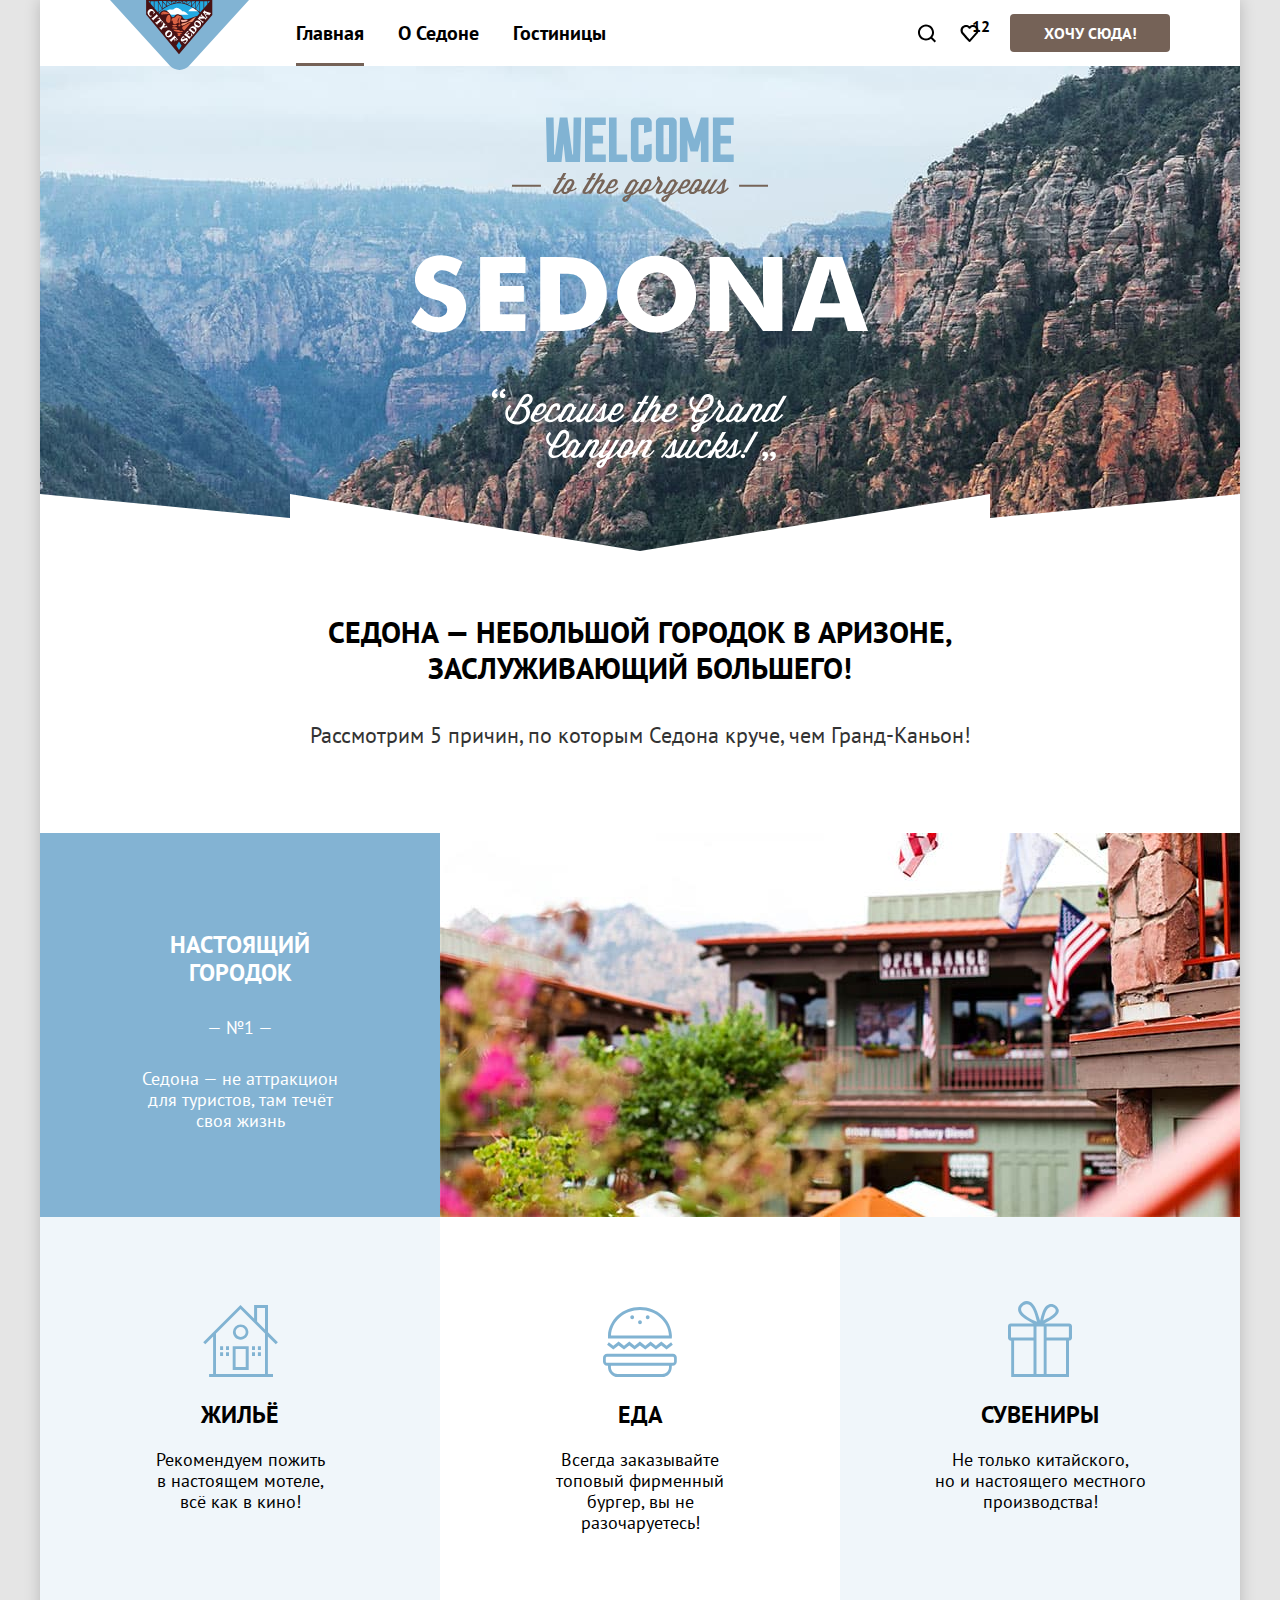
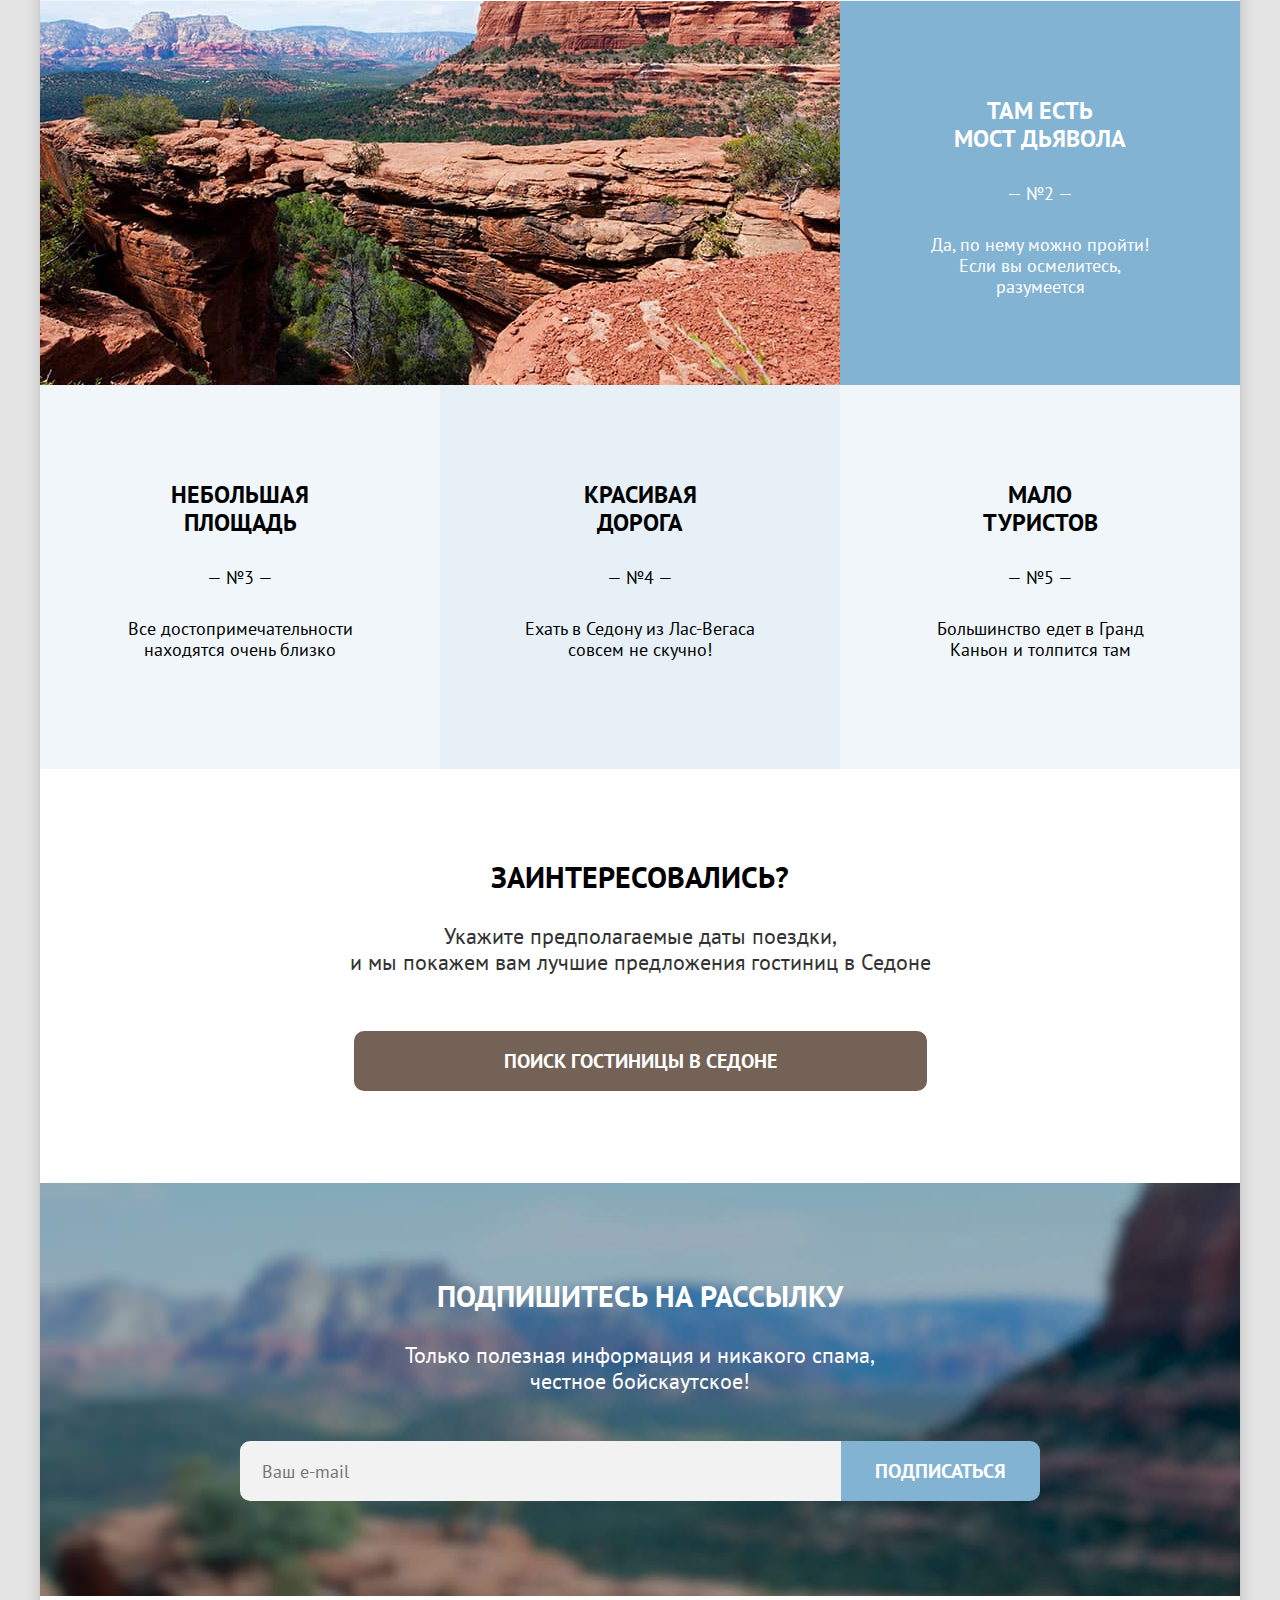
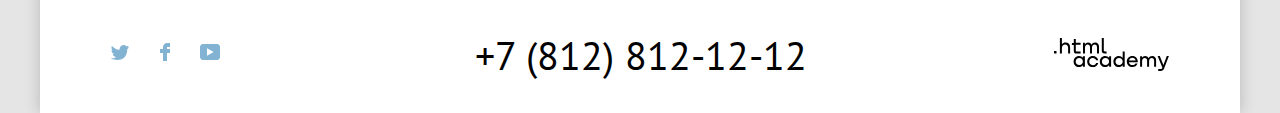
==== Site_Sedona/index.html @ 9dc6c13c "Корректировка верстки и стилей, удаление ненужных элементов и изображений" ====
<!DOCTYPE html>
<html lang="ru">

<head>
  <meta charset="utf-8">
  <meta name="viewport" content="width=device-width, initial-scale=1">
  <title>Project Sedona - Index</title>
  <meta name="description" content="Учебный проект Sedona. Выполняется пользователем GitHub Ankmaster">
  <link rel="stylesheet" href="/Site_Sedona/styles/styles.css">
</head>

<body>
  <header class="page-header">
    <a class="site-logo" href="index.html">
      <img class="logo" src="/Site_Sedona/img/logo.svg" width="139" height="70" alt="Логотип сайта Sedona">
    </a>
    <nav class="navigation">
      <ul class="navigation-list navigation-main">
        <li class="navigation-item">
          <a class="navigation-link navigation-link-current">
            Главная
          </a>
        </li>
        <li class="navigation-item">
          <a class="navigation-link" href="about.html"> О Седоне </a>
        </li>
        <li class="navigation-item">
          <a class="navigation-link" href="catalog.html"> Гостиницы </a>
        </li>
      </ul>
    </nav>
    <ul class="navigation-list navigation-user">
      <li class="navigation-item">
        <a class="navigation-link" href="#">
          <svg class="navigation-icon" aria-hidden="true" focusable="false" xmlns="http://www.w3.org/2000/svg"
            width="20" height="19" fill="none" viewBox="0 0 20 19">
            <path fill-rule="evenodd"
              d="M19.0257 17.05L15.3152 13.35C16.318 12.05 17.02 10.35 17.02 8.44995C17.02 4.04995 13.4098 0.449951 8.99732 0.449951C4.58483 0.449951 0.974609 4.14995 0.974609 8.54995C0.974609 12.95 4.58483 16.55 8.99732 16.55C10.8024 16.55 12.5072 15.95 13.9112 14.85L17.6217 18.55L19.0257 17.05ZM8.99732 14.55C5.68795 14.55 2.98029 11.85 2.98029 8.54995C2.98029 5.24995 5.68795 2.54995 8.99732 2.54995C12.3067 2.54995 15.0143 5.24995 15.0143 8.54995C15.0143 11.85 12.3067 14.55 8.99732 14.55Z" />
          </svg>
          <span class="visually-hidden">Поиск</span>
        </a>
      </li>
      <li class="navigation-item">
        <a class="navigation-link" href="#">
          <svg class="navigation-icon" aria-hidden="true" focusable="false" xmlns="http://www.w3.org/2000/svg"
            width="19" height="17" fill="none" viewBox="0 0 19 17">
            <path fill-rule="evenodd"
              d="M9.44382 17C9.14296 17 8.84211 16.9 8.64155 16.6C3.22622 10.5 1.92253 9.1 1.62168 8.7C0.91969 7.8 0.518555 6.6 0.518555 5.4C0.518555 2.4 2.92537 0 6.03416 0C7.33785 0 8.54126 0.5 9.5441 1.3C10.5469 0.5 11.8506 0 13.054 0C16.0625 0 18.5696 2.4 18.5696 5.4C18.5696 6.7 18.0682 7.9 17.266 8.8L10.2461 16.7C10.0455 16.9 9.84495 17 9.44382 17ZM3.42679 7.5C3.72764 7.9 6.93672 11.5 9.5441 14.4L15.7617 7.4C16.2631 6.9 16.4637 6.2 16.4637 5.4C16.4637 3.6 14.9594 2.1 13.1543 2.1C12.1515 2.1 11.1486 2.6 10.4467 3.4C10.1458 3.7 9.84495 3.8 9.5441 3.8C9.24325 3.8 8.9424 3.6 8.74183 3.4C8.03984 2.6 7.037 2.1 6.03416 2.1C4.22906 2.1 2.7248 3.6 2.7248 5.4C2.62452 6.3 3.02565 7 3.42679 7.5C3.3265 7.5 3.3265 7.5 3.42679 7.5Z" />
          </svg>
          <span class="visually-hidden">Избранное</span>
          <span class="favorite-counter">12</span>
        </a>
      </li>
      <li class="navigation-item">
        <a class="navigation-button button" href="#">Хочу сюда!</a>
      </li>
    </ul>
  </header>
  <main class="main-page-index main-conteiner">
    <header class="main-page-info">
      <div class="welcome">
        <h1 class="visually-hidden">Городок Седона</h1>
        <img class="welcome-picture" src="/Site_Sedona/img/welcome.svg" width="458" height="352"
          alt="Добро пожаловать в городок Седона">
      </div>
      <div class="welcome-info">
        <p class="welcome-title">
          Седона &mdash; небольшой городок в Аризоне, заслуживающий большего!
        </p>
        <p class="welcome-description">
          Рассмотрим 5 причин, по которым Седона круче, чем Гранд-Каньон!
        </p>
      </div>
    </header>
    <section class="advantages">
      <h2 class="visually-hidden">Преимущества</h2>

      <ol class="advantages-list">
        <li class="advantages-item">
          <h3 class="advantages-title">Настоящий городок</h3>
          <p class="advantages-number">&mdash; №1 &mdash;</p>
          <p class="advantages-description">
            Седона &mdash; не аттракцион для туристов, там течёт своя жизнь
          </p>
        </li>
        <li class="advantages-item">
          <img class="city-picture" src="/Site_Sedona/img/photo-1.jpg" width="800" height="384" alt="Фото городка">
        </li>
        <li class="advantages-item">
          <h3 class="advantages-title">Жильё</h3>
          <p class="advantages-description">
            Рекомендуем пожить в настоящем мотеле, всё как в кино!
          </p>
        </li>
        <li class="advantages-item">
          <h3 class="advantages-title">Еда</h3>
          <p class="advantages-description">
            Всегда заказывайте <br> топовый фирменный бургер, вы не разочаруетесь!
          </p>
        </li>
        <li class="advantages-item">
          <h3 class="advantages-title">Сувениры</h3>
          <p class="advantages-description">
            Не только китайского,<br> но и настоящего местного производства!
          </p>
        </li>
        <li class="advantages-item">
          <img class="city-picture" src="/Site_Sedona/img/photo-2.jpg" width="800" height="384" alt="Фото городка">
        </li>
        <li class="advantages-item">
          <h3 class="advantages-title">Там есть<br> мост дьявола</h3>
          <p class="advantages-number">&mdash; №2 &mdash;</p>
          <p class="advantages-description">
            Да, по нему можно пройти! Если вы осмелитесь, разумеется
          </p>
        </li>
        <li class="advantages-item">
          <h3 class="advantages-title">Небольшая площадь</h3>
          <p class="advantages-number">&mdash; №3 &mdash;</p>
          <p class="advantages-description">
            Все достопримечательности находятся очень близко
          </p>
        </li>
        <li class="advantages-item">
          <h3 class="advantages-title">Красивая<br> дорога</h3>
          <p class="advantages-number">&mdash; №4 &mdash;</p>
          <p class="advantages-description">
            Ехать в Седону из Лас-Вегаса совсем не скучно!
          </p>
        </li>
        <li class="advantages-item">
          <h3 class="advantages-title">Мало<br> туристов</h3>
          <p class="advantages-number">&mdash; №5 &mdash;</p>
          <p class="advantages-description">
            Большинство едет в Гранд Каньон и толпится там
          </p>
        </li>
      </ol>
    </section>
    <section class="search">
      <h3 class="visually-hidden">Поиск гостиницы</h3>
      <p class="search-title"> Заинтересовались? </p>
      <p class="search-description">
        Укажите предполагаемые даты поездки,<br>и мы покажем вам лучшие предложения гостиниц в Седоне
      </p>
      <a class="button search-button" href="#">
        Поиск гостиницы в Седоне
      </a>
    </section>
    <section class="subscribe-index">
      <div class="subscribe">
        <h3 class="subscribe-title">Подпишитесь на рассылку</h3>
        <p class="subscribe-description">
          Только полезная информация и никакого спама,<br> честное бойскаутское!
        </p>
        <form class="subscribe-form">
          <label class="visually-hidden" for="email-form">E-mail</label>
          <input class="email-form" id="email-form" type="email" placeholder="Ваш e-mail" required>
          <button class="button email-button button-blue" type="submit" value="subscribe">
            Подписаться
          </button>
        </form>
      </div>
    </section>
  </main>
  <footer class="page-footer">
    <ul class="social-icons-list">
      <li class="social-icons-item">
        <a class="social-link" href="https://twitter.com/htmlacademy_ru" title="Twitter" target="_blank" rel="noopener">
          <svg class="social-icon" aria-hidden="true" focusable="false" xmlns="http://www.w3.org/2000/svg" width="18"
            height="15" fill="none" viewBox="0 0 18 15">
            <path fill-rule="evenodd"
              d="M11.6 0.200056C13.4 -0.299944 14.8 0.500056 15.4 1.40006C16.1 1.20006 16.8 0.900056 17.5 0.700056C17.5 1.60006 16.9 2.20006 16.6 2.50006C17.3 2.60006 18 1.90006 18 1.90006C17.8 2.90006 16.9 3.70006 16.3 3.90006C16.1 10.7001 13 15.1001 5.7 15.0001C5.1 15.0001 5.8 15.0001 5.2 15.0001C4.8 15.0001 0.8 14.5001 0 13.1001C2.4 13.3001 4.1 12.7001 5 11.9001C4 11.6001 2.1 11.5001 1.8 9.00006C2.2 9.10006 2.4 9.20006 3.1 9.10006C1.8 8.30006 0.4 7.50006 0.5 5.30006C0.8 5.60006 1.6 5.80006 1.9 5.80006C1.1 5.60006 -0.2 2.50006 0.9 0.900056C2.8 2.80006 4.9 4.50006 8.5 4.70006C8.7 2.30006 9.7 0.800056 11.6 0.200056Z" />
          </svg>
        </a>
      </li>
      <li class="social-icons-item">
        <a class="social-link" href="https://www.facebook.com/htmlacademy" title="Facebook" target="_blank"
          rel="noopener">
          <svg class="social-icon" aria-hidden="true" focusable="false" xmlns="http://www.w3.org/2000/svg" width="10"
            height="18" fill="none" viewBox="0 0 10 18">
            <path fill-rule="evenodd" d="M7 0C4.8 0 3 1.8 3 4V6H0V10H3V18H7V10H10V6H7V4H10V0H7Z" />
          </svg>
        </a>
      </li>
      <li class="social-icons-item">
        <a class="social-link" href="https://www.youtube.com/c/HTMLAcademyRUS" title="Youtube" target="_blank"
          rel="noopener">
          <svg class="social-icon" aria-hidden="true" focusable="false" xmlns="http://www.w3.org/2000/svg" width="20"
            height="16" fill="none" viewBox="0 0 20 16">
            <path fill-rule="evenodd"
              d="M17 0H2.9C1.2 0 0 1.5 0 3.2V12.7C0 14.5 1.2 16 2.9 16H17.2C18.7 16 20.1 14.5 20.1 12.8V3.2C19.9 1.5 18.7 0 17 0ZM7 11.8V4.2L13.7 8L7 11.8Z" />
          </svg>
        </a>
      </li>
    </ul>
    <a class="contact-phone" href="tel:88128121212"> +7 (812) 812-12-12 </a>
    <a class="academy-link" href="https://htmlacademy.ru/" title="Разработано в HTML Academy" target="_blank"
      rel="nofollow noopener">
      <svg class="html-logo" aria-hidden="true" focusable="false" xmlns="http://www.w3.org/2000/svg" width="115"
        height="33" fill="none" viewBox="0 0 115 33">
        <path fill-rule="evenodd"
          d="M0 12.9V15.5H2.5V12.9H0ZM11.6 4.5C10 4.5 8.8 5.2 8 6.2H7.9V0H5.9V15.5H7.9V10.2C7.9 8.1 9.2 6.6 11.2 6.6 13 6.6 14.1 8 14.1 9.8V15.5H16.1V9.4C16.2 6.4 14.3 4.5 11.6 4.5ZM26.6 4.8H21.8V1.1H19.8V4.9H17.9V6.9H19.8V12.9C19.8 14.6 20.8 15.6 22.5 15.6H26.6V13.6H22.9C22.2 13.6 21.8 13.2 21.8 12.5V6.8H26.6V4.8ZM41.1 4.6C39.5 4.6 38.2 5.4 37.6 6.7H37.5C36.9 5.5 35.7 4.6 34.1 4.6 32.7 4.6 31.6 5.4 31 6.4H30.9V4.8H29V15.4H31V10C31 8 32 6.5 33.6 6.5 35.1 6.5 36 7.5 36 9.1V15.4H38V9.8C38 7.4 39.4 6.5 40.6 6.5 42.1 6.5 43 7.5 43 9.1V15.4H45V8.9C45.1 6.4 43.6 4.6 41.1 4.6ZM47.8 12.7C47.8 14.4 48.8 15.4 50.6 15.4H52.6V13.4H50.9C50.2 13.4 49.8 13 49.8 12.3V0H47.8V12.7ZM28.9 19.7C28 18.6 26.7 17.9 25 17.9 21.9 17.9 19.6 20.2 19.6 23.5 19.6 26.8 21.9 29.1 25 29.1 26.8 29.1 28 28.3 28.8 27.2H28.9V28.8H30.9V18.2H28.9V19.7ZM25.3 27.1C23.1 27.1 21.7 25.5 21.7 23.5 21.7 21.5 23.1 19.9 25.3 19.9 27.5 19.9 28.9 21.5 28.9 23.5 28.9 25.4 27.5 27.1 25.3 27.1ZM44.2 22C43.7 19.6 41.6 17.9 38.8 17.9 35.4 17.9 33.2 20.4 33.2 23.5 33.2 26.6 35.4 29.1 38.8 29.1 41.6 29.1 43.7 27.3 44.2 24.9H42.1C41.7 26.2 40.4 27.2 38.8 27.2 36.6 27.2 35.2 25.6 35.2 23.6 35.2 21.6 36.6 20 38.8 20 40.4 20 41.6 21 42.1 22.2H44.2V22ZM55.1 19.7C54.2 18.6 52.9 17.9 51.2 17.9 48.1 17.9 45.8 20.2 45.8 23.5 45.8 26.8 48.1 29.1 51.2 29.1 53 29.1 54.2 28.3 55 27.2H55.1V28.8H57.1V18.2H55.1V19.7ZM51.5 27.1C49.3 27.1 47.9 25.5 47.9 23.5 47.9 21.5 49.3 19.9 51.5 19.9 53.7 19.9 55.1 21.5 55.1 23.5 55.1 25.4 53.6 27.1 51.5 27.1ZM68.7 19.8C67.8 18.7 66.5 17.9 64.8 17.9 61.7 17.9 59.4 20.2 59.4 23.5 59.4 26.8 61.6 29.1 64.8 29.1 66.5 29.1 67.8 28.3 68.6 27.3H68.7V28.8H70.7V13.4H68.7V19.8ZM65.1 27.1C62.9 27.1 61.5 25.5 61.5 23.5 61.5 21.5 62.9 19.9 65.1 19.9 67.3 19.9 68.7 21.5 68.7 23.5 68.6 25.5 67.2 27.1 65.1 27.1ZM78.3 17.9C75 17.9 72.8 20.4 72.8 23.5 72.8 26.5 74.9 29.1 78.3 29.1 80.8 29.1 82.8 27.8 83.5 25.5H81.4C80.9 26.5 79.8 27.1 78.4 27.1 76.5 27.1 75.1 25.8 75 24.2H83.8C84 20.6 81.8 17.9 78.3 17.9ZM78.3 19.8C80 19.8 81.3 20.8 81.6 22.4H75.1C75.4 20.9 76.6 19.8 78.3 19.8ZM98.2 17.9C96.6 17.9 95.3 18.7 94.6 19.9H94.5C93.9 18.7 92.7 17.9 91.1 17.9 89.7 17.9 88.6 18.6 88 19.7V18.2H86.1V28.8H88.1V23.4C88.1 21.4 89.1 20 90.7 19.9 92.2 19.9 93.1 20.9 93.1 22.5V28.8H95.1V23.2C95.1 20.8 96.5 19.9 97.7 19.9 99.2 19.9 100.1 20.9 100.1 22.5V28.8H102.1V22.3C102.2 19.7 100.7 17.9 98.2 17.9ZM109.4 27 105.8 18.1H103.6L108.4 29.7C108.1 30.6 107.7 30.9 106.7 30.9H104.2V32.9H106.7C108.5 32.9 109.5 32.1 110.2 30.3L114.9 18.1H112.8L109.4 27Z" />
      </svg>
    </a>
  </footer>
</body>

</html>
---- Site_Sedona/styles/styles.css ----
@font-face {
  font-family: "PT Sans";
  src: local("PT Sans"),
       url("/Site_Sedona/fonts/ptsans-400.woff2") format("woff2");
  font-weight: 400;
  font-style: normal;
  font-display: swap;
}

@font-face {
  font-family: "PT Sans";
  src: local("PT Sans Bold"),
       url("/Site_Sedona/fonts/ptsans-700.woff2") format("woff2");
  font-weight: 700;
  font-style: normal;
  font-display: swap;
}

.visually-hidden {
  position: absolute;
  width: 0;
  height: 0;
  margin: 0;
  padding: 0;
  border: 0;
  clip: rect(0 0 0 0);
  overflow: hidden;
}

html {
  background-color: #E5E5E5;
  height: 100%;
}

body {
  font-family: "PT Sans", sans-serif;
  background-color: #ffffff;
  color: #000000;
  margin: 0 auto;
  padding: 0;
  width: 1200px;
  display: flex;
  flex-direction: column;
  min-height: 100%;
  box-shadow: 0 0 15px rgba(0, 0, 0, 0.2);
}

.main-conteiner {
  flex-grow: 1;
  margin-bottom: 30px;
}

a {
  color: inherit;
}

.page-header {
  display: grid;
  grid-template-columns: min-content auto 322px;
  width: 1060px;
  margin: 0;
  padding: 0 70px;
}

.site-logo {
  z-index: 1;
  margin-right: 47px;
}

.logo {
  display: block;
  margin-bottom: -10px;
}

.navigation-list {
  list-style-type: none;
  display: flex;
  flex-wrap: wrap;
  align-items: center;
  font-weight: 700;
}

.navigation-main {
  font-size: 20px;
  line-height: 26px;
  margin: 0;
  padding: 0;
}

.navigation-user {
  font-size: 16px;
  line-height: 20px;
  color: #ffffff;
  margin: 0;
  padding: 0;
  justify-self: end;
}

.navigation-main .navigation-link {
  display: block;
  padding: 20px 0;
  margin-right: 34px;
  text-decoration: none;
}

.navigation-link[href]:hover {
  color: #756257;
}

.navigation-link[href]:focus {
  outline-offset: -1px;
}

.navigation-link:active {
  color: rgba(117, 98, 87, 0.3);
}

.navigation-user .navigation-link {
  position: relative;
  display: block;
  width: 42px;
  padding: 20px 0;
  color: #000000;
}

.favorite-counter {
  position: absolute;
  top: 3px;
  right: 0;
}

.navigation-link-current {
  position: relative;
}

.navigation-link-current::after {
  content: "";
  display: block;
  position: absolute;
  bottom: 0;
  left: 0;
  right: 0;
  border-bottom: 3px solid #756257;
}

.navigation-icon {
  position: absolute;
  top: 0;
  right: 0;
  bottom: 0;
  left: 0;
  margin: auto;
  fill: #000000;
}

.navigation-link:hover .navigation-icon {
  fill: #756257;
}

.navigation-link:active .navigation-icon {
  fill: rgba(117, 98, 87, 0.3);
}

.navigation-button {
  width: 160px;
  margin-left: 20px;
  background-color: #756257;
}

.button {
  display: inline-block;
  color: #ffffff;
  font-family: inherit;
  text-transform: uppercase;
  text-align: center;
  padding: 9px 15px;
  text-decoration: none;
  border: none;
  cursor: pointer;
  border-radius: 4px;
  box-sizing: border-box;
}

.navigation-button:hover {
  background-color: #615048;
}

.navigation-button:focus {
  background-color: #615048;
  outline: 3px solid #83B3D3;
  outline-offset: -2px;
}

.navigation-button:active {
  background-color: #615048;
  color: rgba(255, 255, 255, 0.3);
}

.main-page-index {
  text-align: center;
}

.main-page-info {
  margin-bottom: 80px;
}

.welcome {
  background-image: url(/Site_Sedona/img/background-welcome.jpg);
  background-size: 1200px 100%;
  background-repeat: no-repeat;
  background-color: #83B3D3;
  padding: 51px 0 82px 0;
  margin-bottom: 63px;
  position: relative;
}

.welcome::after {
  content: "";
  position: absolute;
  display: block;
  background-image: url(/Site_Sedona/img/welcome-decor.svg);
  background-repeat: no-repeat;
  background-size: cover;
  top: 428px;
  right: 0;
  bottom: 0;
  left: 0;
}

.welcome-picture {
  display: block;
  margin: 0 auto;
}

.welcome-info {
  width: 720px;
  margin: 0 auto;
}

.welcome-title {
  font-weight: 700;
  font-size: 30px;
  line-height: 36px;
  text-transform: uppercase;
  margin: 0;
  margin-bottom: 31px;
}

.welcome-description {
  font-weight: 400;
  font-size: 22px;
  line-height: 36px;
  color: #333333;
  margin: 0;
}

.advantages {
  display: flex;
  flex-direction: column;
  padding: 0;
  margin-bottom: 90px;
}

.advantages-title {
  font-weight: 700;
  font-size: 24px;
  line-height: 28px;
  text-transform: uppercase;
  margin: 0;
  margin-bottom: 20px;
}

.advantages-list {
  display: grid;
  grid-template-columns: repeat(3,400px);
  grid-template-rows: repeat(4, 384px);
  grid-template-areas: 
  "first second second"
  "third fourth fifth"
  "sixth sixth seventh"
  "eighth ninth tenth";
  font-weight: 400;
  font-size: 18px;
  line-height: 21px;
  list-style-type: none;
  margin: 0;
  padding: 0;
}

.advantages-item:nth-of-type(1) {
  grid-area: first;
  padding: 98px 95px 0 95px;
  color: #ffffff;
  background-color: #83B3D3;
}

.advantages-item:nth-of-type(2) {
  grid-area: second;
  background-color: #83B3D3;
}

.advantages-item:nth-of-type(3) {
  grid-area: third;
  padding: 184px 110px 0 110px;
  background-color: rgba(131, 179, 211, 0.12);
  position: relative;
}

.advantages-item:nth-of-type(3)::before {
  content: url(/Site_Sedona/img/icon-1.svg);
  display: block;
  position: absolute;
  left: 163px;
  top: 88px;
}

.advantages-item:nth-of-type(4) {
  grid-area: fourth;
  padding: 184px 85px 0 85px;
  position: relative;
}

.advantages-item:nth-of-type(4)::before {
  content: url(/Site_Sedona/img/icon-2.svg);
  display: block;
  position: absolute;
  left: 163px;
  top: 90px;
}

.advantages-item:nth-of-type(5) {
  grid-area: fifth;
  padding: 184px 75px 0 75px;
  background-color: rgba(131, 179, 211, 0.12);
  position: relative;
}

.advantages-item:nth-of-type(5)::before {
  content: url(/Site_Sedona/img/icon-3.svg);
  display: block;
  position: absolute;
  left: 168px;
  top: 84px;
}

.advantages-item:nth-of-type(6) {
  grid-area: sixth;
}

.advantages-item:nth-of-type(7) {
  grid-area: seventh;
  padding: 96px 90px 0 90px;
  color: #ffffff;
  background-color: #83B3D3;
}

.advantages-item:nth-of-type(8) {
  grid-area: eighth;
  padding: 96px 85px 0 85px;
  background-color: rgba(131, 179, 211, 0.12);
}

.advantages-item:nth-of-type(9) {
  grid-area: ninth;
  padding: 96px 85px 0 85px;
  background-color: rgba(131, 179, 211, 0.2);
}

.advantages-item:nth-of-type(10) {
  grid-area: tenth;
  padding: 96px 90px 0 90px;
  background-color: rgba(131, 179, 211, 0.12);
}

.first-advantage-list {
  list-style-type: none;
  margin: 0;
  padding: 0;
}

.advantages-description {
  margin: 0;
  padding: 0;
}

.advantages-number {
  color: inherit;
  margin: 30px 0 30px 0;
}

.city-picture {
  display: block;
  margin: 0;
  width: 800px;
  height: 384px;
  object-fit: cover;
}

.advantage-icon {
  display: block;
  margin: 0 auto;
}

.search {
  width: 720px;
  margin: 0 auto;
  padding: 0;
  margin-bottom: 92px;
}

.search-title {
  font-weight: 700;
  font-size: 30px;
  line-height: 36px;
  text-transform: uppercase;
  margin: 0 0 28px 0;
}

.search-description {
  font-weight: 400;
  font-size: 22px;
  line-height: 26px;
  color: #333333;
  margin: 0 0 56px 0;
}

.search-button {
  font-weight: 700;
  font-size: 20px;
  line-height: 36px;
  color: #ffffff;
  margin: 0 auto;
  padding: 12px 150px;
  border-radius: 10px;
  background-color: #756257;
}

.search-button:hover {
  background-color: #615048;
}

.search-button:focus {
  background-color: #615048;
  outline: 3px solid #83B3D3;
  outline-offset: -2px;
}

.search-button:active {
  background-color: #615048;
  color: rgba(255, 255, 255, 0.3);
}

.subscribe {
  width: 800px;
  margin: 0 auto;
  text-align: center;
}

.subscribe-inner {
  padding: 75px 0 141px 0;
}

.subscribe-index {
  background-image: url(/Site_Sedona/img/background-subscribe.jpg);
  background-repeat: no-repeat;
  background-size: cover;
  background-color: #83B3D3;
  padding: 95px 0;
}

.subscribe-title {
  font-weight: 700;
  font-size: 30px;
  line-height: 36px;
  color: #ffffff;
  text-transform: uppercase;
  margin: 0 0 28px 0;
}

.subscribe-description {
  font-weight: 400;
  font-size: 22px;
  line-height: 26px;
  color: #ffffff;
  margin: 0 0 47px 0;
}

.subscribe-form {
  display: flex;
}

.email-form {
  font-family: inherit;
  font-weight: 400;
  font-size: 18px;
  line-height: 26px;
  width: 600px;
  height: 58px;
  border-radius: 10px 0 0 10px;
  background-color: #F2F2F2;
  border: none;
  padding-left: 22px;
}

.email-form:hover {
  background-color: #E6E6E6;
}

.email-form:focus {
  background-color: #E6E6E6;
  outline: 3px solid #83B3D3;
}

.email-form:focus:invalid {
  background-color: #ffffff;
  outline: 2px solid #ff5757;
  outline-offset: -2px;
}

.email-button {
  font-weight: 700;
  font-size: 20px;
  line-height: 26px;
  color: #ffffff;
  border-radius: 0 10px 10px 0;
  padding: 17px 23px;
  width: 205px;
  text-align: center;
  flex-grow: 2;
  background-color: #83B3D3;
}

.email-button:hover {
  background-color: #68a2ca;
}

.email-button:focus {
  background-color: #68a2ca;
  outline: 3px solid #756257;
}

.email-button:active {
  background-color: #68a2ca;
  color: rgba(255, 255, 255, 0.3);
}

.page-footer {
  display: grid;
  grid-template-columns: 270px max-content 115px;
  margin: 0;
  padding: 0 70px;
  margin-bottom: 30px;
  gap: 95px;
  align-items: center;
}

.social-icons-list {
  list-style-type: none;
  margin: 0;
  padding: 0;
  display: flex;
  flex-wrap: wrap;
}

.social-icons-item {
  margin-bottom: 10px;
  margin-top: 5px;
}

.social-icons-item:not(:nth-of-type(6n)) {
  margin-right: 25px;
}

.social-icon {
  position: absolute;
  top: 0;
  right: 0;
  bottom: 0;
  left: 0;
  margin: auto;
  fill: #83B3D3;
}

.social-link {
  position: relative;
  display: block;
  min-width: 20px;
  min-height: 20px;
  border-radius: 1px;
}

.social-link:hover .social-icon {
  fill: #68a2ca;
}

.social-link:focus .social-icon {
  fill: #68a2ca;
}

.social-link:focus {
  outline-color: #83B3D3;
  outline-offset: 7px;
}

.social-link:active .social-icon {
  fill: #68a2ca;
}

.social-link:active {
  outline: none;
  opacity: 0.3;
}

.contact-phone {
  display: block;
  font-weight: 400;
  font-size: 40px;
  line-height: 40px;
  text-decoration: none;
  padding: 0;
  border-radius: 1px;
}

.contact-phone:hover {
  color: #756257;
}

.contact-phone:focus {
  outline-color: #83B3D3;
  outline-offset: 10px;
  color: #756257;
}

.contact-phone:active {
  opacity: 0.3;
  outline: none;
  color: #756257;
}

.academy-link {
  position: relative;
  display: block;
  width: 115px;
  height: 33px;
  margin-left: 140px;
  padding: 12px;
  border-radius: 1px;
}

.html-logo {
  position: absolute;
  top: 0;
  right: 0;
  bottom: 0;
  left: 0;
  margin: auto;
  fill: #000000;
}

.academy-link:hover .html-logo {
  fill: #756257;
}

.academy-link:focus {
  outline-color: #83B3D3;
  outline-offset: 5px;
}

.academy-link:focus .html-logo {
  fill: #756257;
}

.academy-link:active {
  outline: none;
  opacity: 0.3;
}

.academy-link:active .html-logo {
  fill: #756257;
}

.inner-header {
  color: #ffffff;
  background-image: url(/Site_Sedona/img/catalog-background.jpg);
  background-repeat: no-repeat;
  background-size: cover;
  background-color: #83B3D3;
  padding: 35px 70px 72px 70px;
  display: flex;
  flex-direction: column;
  margin-bottom: 40px;
}

.inner-title {
  font-weight: 700;
  font-size: 60px;
  line-height: 78px;
  margin: 0;
}

.breadcrumbs {
  position: relative;
  list-style-type: none;
  margin: -7px 0 45px 3px;
  padding: 0;
  display: flex;
}

.breadcrumbs-item:not(:last-of-type) {
  margin-right: 26px;
  align-self: center;
}

.breadcrumbs-item:last-of-type::before {
  content: "";
  width: 10px;
  height: 10px;
  background-image: url("/Site_Sedona/img/bread.svg");
  background-repeat: no-repeat;
  position: absolute;
  top: 7px;
  left: 24px;
}

.breadcrumbs-link {
  text-decoration: none;
  position: relative;
  display: block;
  font-weight: 400;
  font-size: 16px;
  line-height: 21px;
  min-width: 12px;
  min-height: 12px;
}

.breadcrumbs-link[href]:hover {
  opacity: 0.6;
}

.breadcrumbs-link[href]:focus {
  outline-color: #83B3D3;
  outline-offset: 5px;
}

.breadcrumbs-icon {
  position: absolute;
  top: 0;
  right: 0;
  bottom: 0;
  left: 0;
  margin: auto;
  fill: #ffffff;
}

.catalog-filters {
  color: #ffffff;
  display: grid;
  grid-template-columns: min-content min-content auto min-content;
  margin: 0;
  gap: 50px;
}

.catalog-filter-title {
  font-weight: 700;
  font-size: 20px;
  line-height: 26px;
  margin-bottom: 30px;
}

.control-label {
  font-weight: 400;
  font-size: 18px;
  line-height: 23px;
  margin-left: 15px;
}

.submit-button {
  font-weight: 700;
  font-size: 16px;
  line-height: 21px;
  margin-bottom: 10px;
  padding: 15px 17px;
  background-color: #83B3D3;
}

.submit-button:hover {
  background-color: #68a2ca;
}

.submit-button:focus {
  background-color: #68a2ca;
  outline-color: #ffffff;
}

.submit-button:active {
  outline: none;
  background-color: #68a2ca;
  color: rgba(255, 255, 255, 0.3);
}

.clear-button {
  font-weight: 400;
  font-size: 18px;
  line-height: 23px;
  background-color: initial;
  color: #ffffff;
  align-self: center;
  text-transform: none;
}

.clear-button:hover {
  color: rgba(255, 255, 255, 0.6);
}

.clear-button:focus {
  outline-color: #68a2ca;
  outline-offset: -5px;
}

.clear-button:active {
  color: rgba(255, 255, 255, 0.3);
  outline: none;
}

.catalog-filters-list {
  font-weight: 400;
  font-size: 18px;
  line-height: 23px;
  list-style-type: none;
  margin: 0;
  padding: 0;
  display: flex;
  flex-direction: column;
}

.catalog-filters-item:not(:last-of-type) {
  margin-bottom: 13px;
}

.catalog-filters-infrastructure {
  width: 167px;
  padding: 0;
  margin: 0;
  border: none;
}

.catalog-filters-house-type {
  width: 145px;
  padding: 0;
  margin: 0;
  border: none;
}

.catalog-filters-label {
  font-weight: 400;
  font-size: 18px;
  line-height: 23px;
}

.control {
  cursor: pointer;
}

.catalog-filters-price {
  width: 290px;
  padding: 0;
  margin: 0;
  margin-right: 30px;
  border: none;
  justify-self: end;
}

.catalog-filters-input {
  width: 110px;
}

.filters-buttons {
  width: 160px;
  padding-top: 60px;
  display: flex;
  flex-direction: column;
}

.catalog-header {
  display: grid;
  grid-template-columns: max-content auto max-content;
  margin: 0;
  margin-bottom: 45px;
  align-items: center;
}

.catalog-search {
  font-weight: 700;
  font-size: 30px;
  line-height: 39px;
  text-transform: uppercase;
  margin: 0;
}

.catalog-sorting-type {
  font-family: inherit;
  display: block;
  font-weight: 400;
  font-size: 18px;
  line-height: 23px;
  margin-right: 81px;
  justify-self: end;
  width: 287px;
  height: 48px;
  padding: 10px 13px;
  border-radius: 5px;
  align-items: flex-start;
  cursor: pointer;
}

.catalog-sorting-type:hover {
  border-color: #83B3D3;
}

.catalog-sorting-type:focus {
  outline: none;
  border-color: #83B3D3;
}

.catalog-sorting-type:active {
  border-color: #E6E6E6;
  color: #E6E6E6;
}

.catalog-sorting-view {
  list-style-type: none;
  margin: 0;
  margin-right: 2px;
  padding: 0;
  display: flex;
  flex-wrap: wrap;
  max-width: 215px;
}

.catalog-view-item:not(:nth-of-type(3n)) {
  margin-right: 8px;
}

.catalog-view-item {
  margin-bottom: 8px;
}

.catalog-view-button {
  position: relative;
  display: block;
  width: 44px;
  height: 44px;
  border: 2px solid #E5E5E5;
  border-radius: 4px;
  margin-top: 4px;
  background-repeat: no-repeat;
  background-position: 50% 50%;
}

.view-cards {
  background-image: url(/Site_Sedona/img/mode-cards.svg);
}

.view-slides {
  background-image: url(/Site_Sedona/img/mode-slides.svg);
}

.view-list {
  background-image: url(/Site_Sedona/img/mode-list.svg);
}

.view-item-selected .catalog-view-button {
  border-color: #000000;
}

.catalog-view-button[href]:hover {
  border-color: #83B3D3;
}

.catalog-view-button[href]:focus {
  outline: none;
  border-color: #83B3D3;
}

.catalog-view-button:active {
  outline: none;
  border-color: #000000;
}

.view-icon {
  position: absolute;
  top: 0;
  right: 0;
  bottom: 0;
  left: 0;
  margin: auto;
  fill: #000000;
}

.catalog-items {
  margin: 0;
  padding: 0 70px;
}

.product-list {
  margin: 0;
  margin-bottom: 63px;
  padding: 0;
  list-style-type: none;
  display: grid;
  grid-template-columns: repeat(3, 1fr);
  gap: 10px 18px;
}

.product-item {
  display: grid;
  width: 300px;
  grid-template-columns: 1fr 26px 140px;
  grid-template-rows: repeat(4, min-content);
  gap: 16px 0;
  padding: 20px;
}

.product-link {
  grid-column: 1 / -1;
  grid-row: 1 / 2;
  text-decoration: none;
  display: flex;
  flex-direction: column;
}

.product-card-head  {
  margin: 0;
  padding: 0;
  order: 2;
}

.product-card-image {
  order: 1;
  margin-bottom: 17px;
}

.product-link:hover .product-card-image {
  opacity: 0.6;
}

.product-link:focus {
  outline: none;
}

.product-link:focus .product-card-image {
  outline: 3px solid #83B3D3;
}

.product-card-image:active {
  outline: none;
  opacity: 0.3;
}

.hotel-class {
  grid-column: 1 / 2;
  grid-row: 2 / 3;
  font-weight: 400;
  font-size: 18px;
  line-height: 23px;
  color: #333333;
}

.hotel-price {
  grid-column: 3 / 4;
  grid-row: 2 / 3;
  font-weight: 400;
  font-size: 18px;
  line-height: 23px;
  color: #333333;

}

.button-more {
  grid-column: 1 / 2;
  grid-row: 3 / 4;
  font-weight: 700;
  font-size: 16px;
  line-height: 21px;
  background-color: #756257;
}

.button-more:hover {
  background-color: #615048;
}

.button-more:focus {
  outline: 3px solid #83B3D3;
  outline-offset: 0;
}

.button-more:active {
  outline: none;
  background-color: #615048;
  color: rgba(255, 255, 255, 0.3);
}

.button-favorites {
  grid-column: 3 / 4;
  grid-row: 3 / 4;
  font-weight: 700;
  font-size: 16px;
  line-height: 21px;
  background-color: #83B3D3;
}

.button-favorites:hover {
  background-color: #68a2ca;
}

.button-favorites:focus {
  background-color: #68a2ca;
  outline: 3px solid #756257;
  outline-offset: 0;
}

.button-favorites:active {
  background-color: #68a2ca;
  color: rgba(255, 255, 255, 0.3);
}

.button-favorites-selected {
  background-color: #7DB54F;
}

.button-favorites-selected:hover {
  background-color: #6c9e42;
}

.button-favorites-selected:focus {
  background-color: #6c9e42;
}

.button-favorites-selected:active {
  background-color: #6c9e42;
  color: rgba(255, 255, 255, 0.3);
}

.hotel-star {
  grid-column: 1 / 2;
  grid-row: 4 / 5;
  width: 24px;
  min-height: 24px;
  margin: 0;
  background-image: url(/Site_Sedona/img/star.svg);
  background-repeat: repeat-x;
  background-position: 0 50%;
  background-size: 24px 17px;
}

.two-stars {
  width: 48px;
}

.three-stars {
  width: 72px;
}

.four-stars {
  width: 96px;
}

.five-stars {
  width: 120px;
}

.hotel-rate {
  display: inline-block;
  font-family: inherit;
  text-transform: uppercase;
  text-align: center;
  padding: 9px 15px;
  text-decoration: none;
  border: none;
  border-radius: 4px;
  box-sizing: border-box;
  grid-column: 2 / 4;
  grid-row: 4 / 5;
  font-weight: 400;
  font-size: 16px;
  line-height: 21px;
  color: #333333;
  justify-self: end;
  padding: 7px 32px;
  background-color: #F2F2F2;
}

.product-card-head {
  font-weight: 700;
  font-size: 24px;
  line-height: 31px;
  color: #000000;
  margin: 0;
}

.product-card-image {
  display: block;
}

.product-list-show-more {
  font-family: inherit;
  display: block;
  font-weight: 700;
  font-size: 20px;
  line-height: 26px;
  padding: 17px 238px;
  margin: 0 auto;
  margin-bottom: 60px;
  background-color: #83B3D3;
}

.product-list-show-more:hover {
  background-color: #68a2ca;
}

.product-list-show-more:focus {
  background-color: #68a2ca;
  outline: 3px solid #756257;
  outline-offset: 0;
}

.product-list-show-more:active {
  background-color: #68a2ca;
  color: rgba(255, 255, 255, 0.3);
}

.pagination-container {
  display: flex;
  align-items: center;
  padding: 0 2px;
}

.pagination-list {
  display: grid;
  grid-template-columns: repeat(6, 55px);
  gap: 8px;
  margin: 0;
  padding: 0;
  list-style-type: none;
}

.pagination-item {
  display: flex;
  width: 55px;
  height: 55px;
  color: #ffffff;
  background-color: #83B3D3;
  border-radius: 4px;
}

.quantity-label {
  font-weight: 400;
  font-size: 18px;
  line-height: 23px;
  margin: 0 50px 0 auto;
}

.pagination-link {
  display: block;
  text-decoration: none;
  font-weight: 700;
  font-size: 20px;
  line-height: 26px;
  padding: 14px 22px;
  box-sizing: border-box;
  border-radius: 4px;
}

.pagination-item:last-child .pagination-link {
  padding: 14px 16px;
}

.pagination-item:nth-child(5) .pagination-link {
  padding: 14px 20px;
}

.pagination-link[href]:hover {
  background-color: #68a2ca;
}

.pagination-link[href]:focus {
  background-color: #68a2ca;
  outline: 3px solid #756257;
  outline-offset: 0;
}

.pagination-link:active {
  background-color: #68a2ca;
  color: rgba(255, 255, 255, 0.3);
}

.pagination-link-current {
  color: #000000;
  background-color: #F2F2F2;
}

.product-card-quantity {
  font-weight: 400;
  font-size: 18px;
  line-height: 23px;
  color: #333333;
  width: 160px;
  height: 45px;
  padding: 12px;
  cursor: pointer;
}

.subscribe-title-different {
  color:#000000;
  margin-bottom: 46px;
}

.subscribe-description-different {
  color: #333333;
  margin: 0 0 45px 0;
}
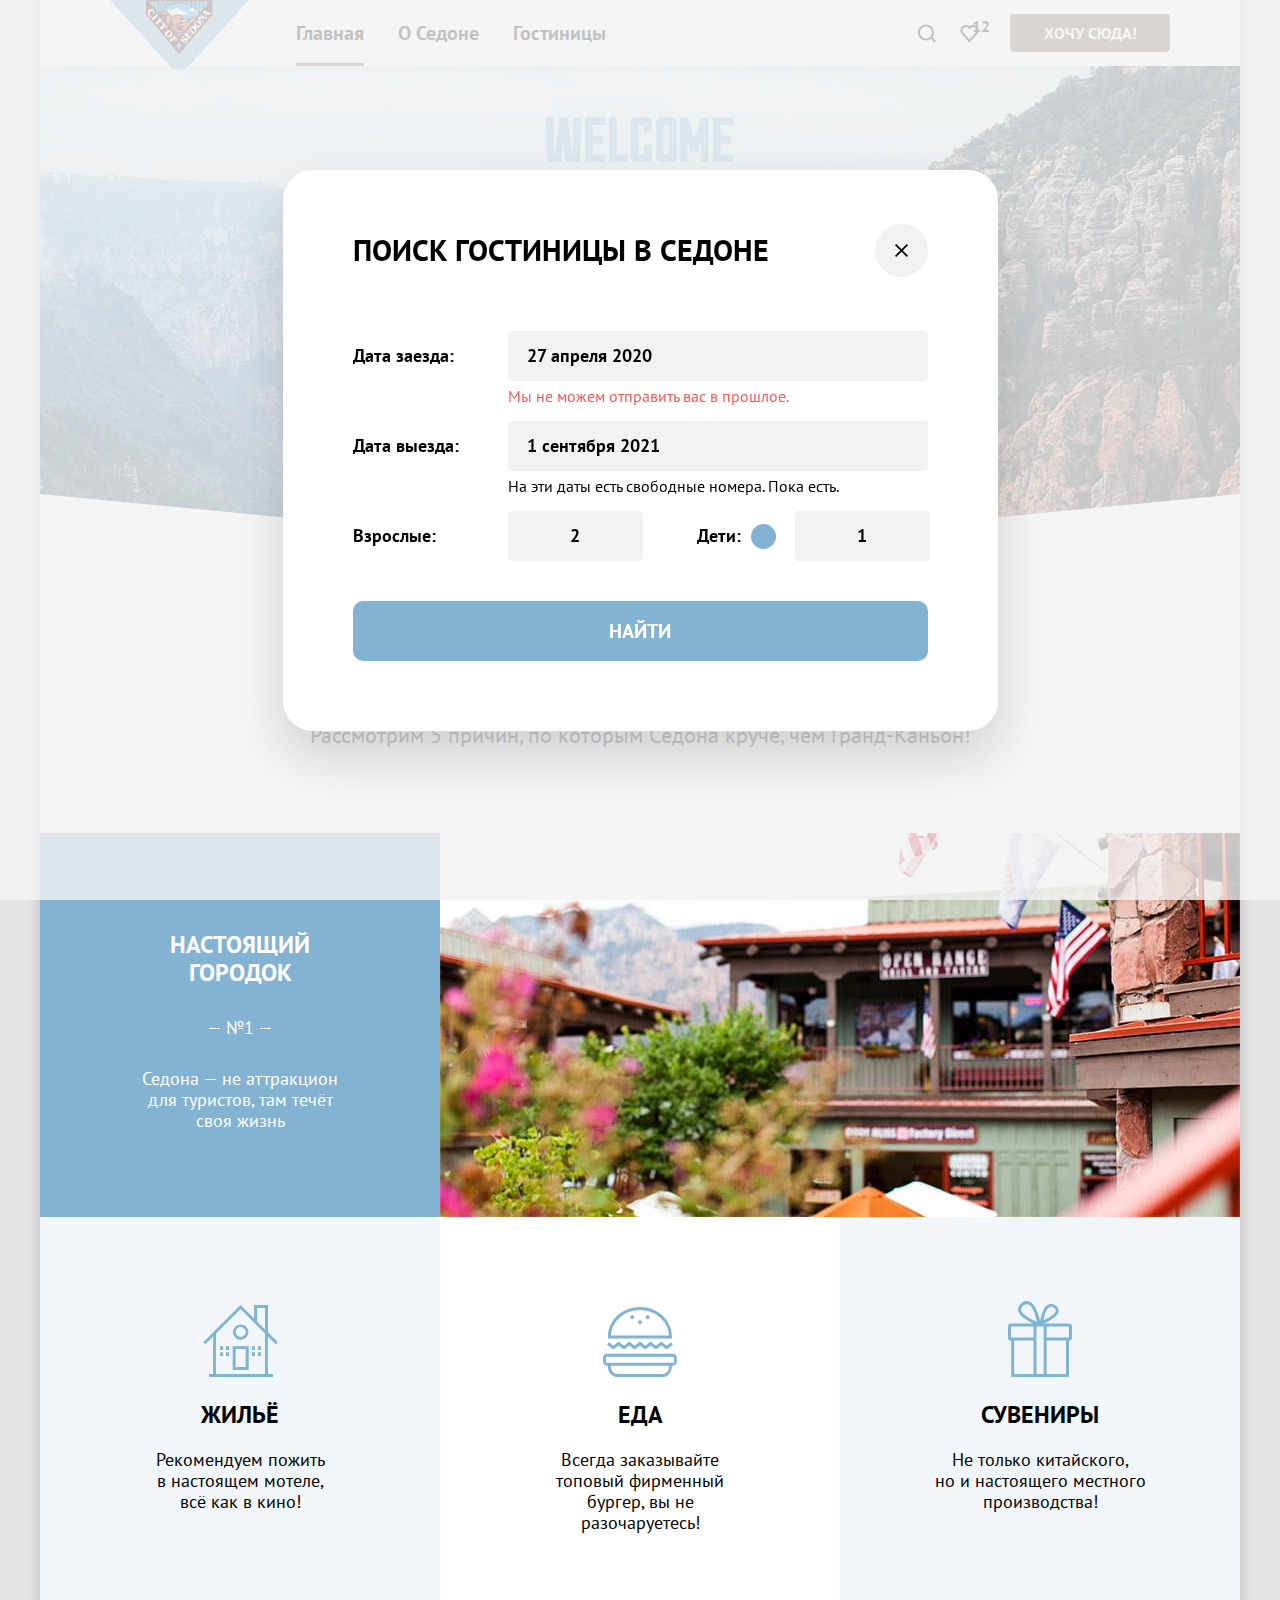
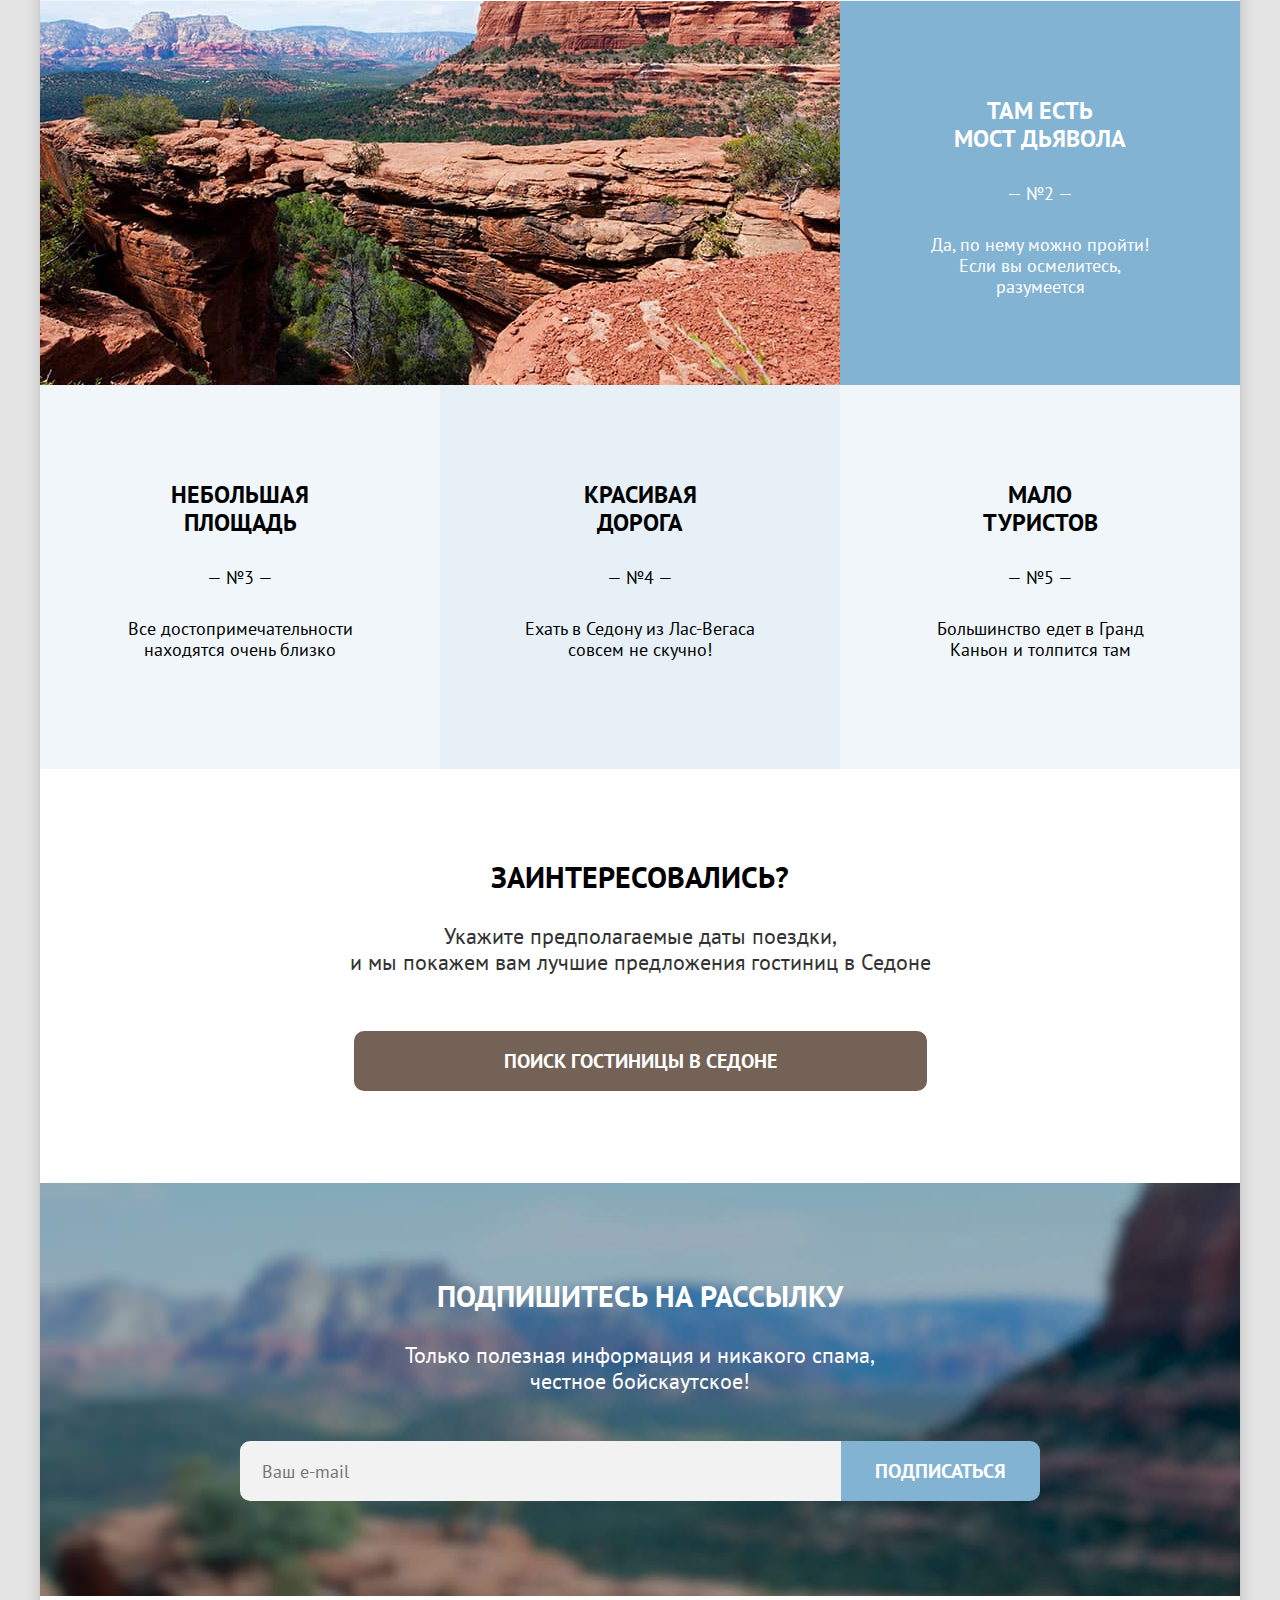
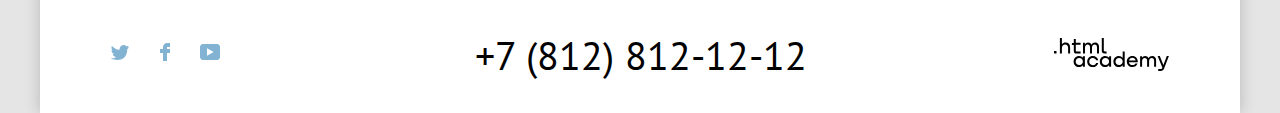
==== commit 9ee08863: "Создание модального окна" ====
--- a/Site_Sedona/index.html
+++ b/Site_Sedona/index.html
@@ -204,6 +204,73 @@
       </svg>
     </a>
   </footer>
+  <section class="modal-container modal-container-closed">
+    <div class="modal-content">
+      <h2 class="modal-title">
+        Поиск гостиницы в Седоне
+      </h2>
+      <button class="modal-button-close" type="button">
+        <span class="visually-hidden">Закрыть</span>
+        <svg class="modal-button-close-icon" xmlns="http://www.w3.org/2000/svg" width="13" height="13" fill="none" viewBox="0 0 13 13">
+          <path fill-rule="evenodd"
+            d="M13 1.2L11.8 0L6.5 5.3L1.2 0L0 1.2L5.3 6.5L0 11.8L1.2 13L6.5 7.7L11.8 13L13 11.8L7.7 6.5L13 1.2Z" />
+        </svg>
+      </button>
+      <form class="modal-search-form">
+        <label class="title-modal-form" for="arrival-date">
+          Дата заезда:
+        </label>
+        <input class="date-input" name="arrival-date" id="arrival-date" type="text" placeholder="Укажите дату" value="27 апреля 2020">
+        <p class="modal-message message-error">
+          Мы не можем отправить вас в прошлое.
+        </p>
+        <label class="title-modal-form" for="departure-date">
+          Дата выезда:
+        </label>
+        <input class="date-input" name="departuere-date" id="departure-date" type="text" placeholder="Укажите дату" value="1 сентября 2021">
+        <p class="modal-message message-approval">
+          На эти даты есть свободные номера. Пока есть.
+        </p>
+        <label class="title-modal-form" for="adults">
+          Взрослые:
+        </label>
+        <div class="number-field">
+          <button class="number-button button-count-less" type="button">
+            <span class="visually-hidden">Уменьшить количество</span>
+          </button>
+          <input class="counter-input" name="adults-counter" id="adults" type="number" placeholder="2" value="2">
+          <button class="number-button button-count-more" type="button">
+            <span class="visually-hidden">Увеличить количество</span>
+          </button>
+        </div>
+        <div class="title-counter-wrapper">
+          <label class="title-modal-form" for="childrens">
+            Дети:
+          </label>
+          <span class="tooltip">
+            <p class="tooltip-text">
+              Укажите количество детей, которые будут с вами, возраст которых от 6 до 18 лет. Дети до 6 лет размещаются бесплатно.
+            </p>
+          </span>
+        </div>
+        <div class="number-field">
+          <button class="number-button button-count-less" type="button">
+            <span class="visually-hidden">Уменьшить количество</span>
+          </button>
+          <input class="counter-input" name="childrens-counter" id="childrens" type="number" placeholder="1" value="1">
+          <button class="number-button button-count-more" type="button">
+            <span class="visually-hidden">Увеличить количество</span>
+          </button>
+        </div>
+        <label class="visually-hidden" for="modal-submit-button">
+          Поиск отелей
+        </label>
+        <button class="modal-submit-button" type="submit" id="modal-submit-button">
+          Найти
+        </button>
+      </form>
+    </div>
+  </section>
 </body>
 
 </html>
--- a/Site_Sedona/styles/styles.css
+++ b/Site_Sedona/styles/styles.css
@@ -598,7 +598,7 @@
 }
 
 .social-link:focus {
-  outline-color: #83B3D3;
+  outline: 3px solid #83B3D3;
   outline-offset: 7px;
 }
 
@@ -626,7 +626,7 @@
 }
 
 .contact-phone:focus {
-  outline-color: #83B3D3;
+  outline: 3px solid #83B3D3;
   outline-offset: 10px;
   color: #756257;
 }
@@ -662,7 +662,7 @@
 }
 
 .academy-link:focus {
-  outline-color: #83B3D3;
+  outline: 3px solid #83B3D3;
   outline-offset: 5px;
 }
 
@@ -677,6 +677,202 @@
 
 .academy-link:active .html-logo {
   fill: #756257;
+}
+
+.modal-container {
+  position: fixed;
+  top: 0;
+  left: 0;
+  bottom: 0;
+  right: 0;
+  display: flex;
+  background-color: rgba(242, 242, 242, 0.8);
+  z-index: 5;
+  place-content: center;
+}
+
+.modal-content {
+  position: relative;
+  background-color: #ffffff;
+  margin: auto;
+  max-width: 715px;
+  border-radius: 30px;
+  padding: 70px;
+  padding-top: 60px;
+  box-shadow: 0px 25px 50px rgba(0, 0, 0, 0.15);
+}
+
+.modal-button-close {
+  position: absolute;
+  top: 54px;
+  right: 70px;
+  width: 53px;
+  height: 53px;
+  background-color: #F2F2F2;
+  border-radius: 50%;
+  border: none;
+  cursor: pointer;
+}
+
+.modal-button-close-icon {
+  position: absolute;
+  left: 20px;
+  top: 20px;
+  fill: #000000;
+}
+
+.modal-title {
+  font-family: inherit;
+  font-weight: 700;
+  font-size: 30px;
+  line-height: 40px;
+  text-transform: uppercase;
+  margin: 0;
+  margin-bottom: 61px;
+  padding: 0;
+}
+
+.modal-search-form {
+  display: grid;
+  grid-template-columns: 155px 133px 154px 133px;
+  margin: 0;
+  padding: 0;
+  font-weight: 700;
+  font-size: 18px;
+  line-height: 40px;
+}
+
+.title-modal-form {
+  cursor: pointer;
+  align-self: center;
+}
+
+.modal-search-date {
+  grid-column: 1 / 2;
+}
+
+.date-input {
+  box-sizing: border-box;
+  grid-column: 2 / -1;
+  width: 100%;
+  padding: 5px 19px;
+  appearance: none;
+  margin: 0;
+  background-color: #F2F2F2;
+  border: none;
+  border-radius: 4px;
+  font: inherit;
+  cursor: pointer;
+}
+
+.modal-message {
+  font-weight: 400;
+  font-size: 16px;
+  grid-column: 2 / -1;
+  margin: -5px 0 5px 0;
+}
+
+.message-error {
+  color: #ff5757;
+}
+
+.number-field {
+  position: relative;
+  display: flex;
+}
+
+.number-button {
+  position: absolute;
+  width: 45px;
+  height: 100%;
+  border: none;
+  padding: 0;
+  background-color: #F2F2F2;
+  cursor: pointer;
+}
+
+.button-count-less {
+  top: 0;
+  left: 0;
+  border-radius: 4px 0 0 4px;
+}
+
+.counter-input {
+  font: inherit;
+  width: 135px;
+  padding: 5px 45px;
+  appearance: none;
+  margin: 0;
+  box-sizing: border-box;
+  background-color: #F2F2F2;
+  border: none;
+  border-radius: 4px;
+  text-align: center;
+  appearance: textfield;
+  cursor: pointer;
+}
+
+.button-count-more {
+  top: 0;
+  right: 0;
+  border-radius: 0 4px 4px 0;
+}
+
+.counter-input::-webkit-outer-spin-button, .counter-input::-webkit-inner-spin-button {
+  appearance: none;
+  margin: 0;
+}
+
+.title-counter-wrapper {
+  display: flex;
+  justify-content: flex-end;
+}
+
+.tooltip {
+  position: relative;
+  width: 25px;
+  height: 25px;
+  align-self: center;
+  background-color: #83B3D3;
+  border-radius: 50%;
+  margin: 2px 19px 0 10px;
+}
+
+.tooltip-text {
+  display: none;
+  position: absolute;
+  top: 40px;
+  left: calc(50% - 128px);
+  font-weight: 400;
+  font-size: 16px;
+  line-height: 20px;
+  width: 256px;
+  box-sizing: border-box;
+  margin: 0;
+  background-color: #333333;
+  color: #ffffff;
+  border-radius: 10px;
+  padding: 21px;
+  box-shadow: 0px 15px 30px rgba(0, 0, 0, 0.3);
+}
+
+.tooltip:hover .tooltip-text {
+  display: block;
+}
+
+.modal-submit-button {
+  grid-column: 1 / -1;
+  margin-top: 40px;
+  font-family: inherit;
+  font-weight: 700;
+  font-size: 20px;
+  line-height: 40px;
+  text-transform: uppercase;
+  padding: 10px;
+  border: none;
+  border-radius: 10px;
+  background-color: #83B3D3;
+  color: #ffffff;
 }
 
 .inner-header {
@@ -757,7 +953,7 @@
   display: grid;
   grid-template-columns: min-content min-content auto min-content;
   margin: 0;
-  gap: 50px;
+  gap: 55px;
 }
 
 .catalog-filter-title {
@@ -767,11 +963,250 @@
   margin-bottom: 30px;
 }
 
-.control-label {
+.catalog-filters-list {
   font-weight: 400;
   font-size: 18px;
   line-height: 23px;
-  margin-left: 15px;
+  list-style-type: none;
+  margin: 0;
+  padding: 0;
+  display: flex;
+  flex-direction: column;
+}
+
+.catalog-filters-item:not(:last-of-type) {
+  margin-bottom: 13px;
+}
+
+.catalog-filters-infrastructure {
+  width: 162px;
+  padding: 0;
+  margin: 0;
+  border: none;
+}
+
+.catalog-filters-house-type {
+  width: 145px;
+  padding: 0;
+  margin: 0;
+  border: none;
+}
+
+.control-label {
+  font-weight: 400;
+  font-size: 18px;
+  line-height: 23px;
+  padding-left: 40px;
+}
+
+.control {
+  cursor: pointer;
+  position: relative;
+  display: block;
+}
+
+.control-label::before {
+  content: "";
+  position: absolute;
+  top: 0;
+  left: 2px;
+  width: 20px;
+  height: 20px;
+  border: none;
+  background-color: #ffffff;
+  border-radius: 4px;
+}
+
+.control-item-check:checked + .control-label::after {
+  content: "";
+  position: absolute;
+  width: 15px;
+  height: 15px;
+  top: 6px;
+  left: 6px;
+  background-image: url(/Site_Sedona/img/mark.svg);
+  background-repeat: no-repeat;
+  background-size: auto;
+}
+
+.control-item-check:hover + .control-label::before {
+  background-color: rgba(255, 255, 255, 0.6);
+}
+
+.control-item-check:focus + .control-label::before {
+  background-color: rgba(255, 255, 255, 0.6);
+  outline: 3px solid #83B3D3
+}
+
+.control-item-check:active + .control-label::before {
+  background-color: rgba(255, 255, 255, 0.3);
+  outline: none;
+}
+
+.control-item-radio + .control-label::before {
+  border-radius: 50%;
+}
+
+.control-item-radio:checked + .control-label::after {
+  content: "";
+  position: absolute;
+  width: 10px;
+  height: 10px;
+  border: 5px solid transparent;
+  background-color: #3f5e72;
+  background-clip: content-box;
+  top: 0;
+  left: 2px;
+  border-radius: 50%;
+}
+
+.control-item-radio:checked:focus + .control-label::before {
+  outline: 3px solid #83B3D3;
+}
+
+.control-item-radio:active + .control-label::before {
+  outline: none;
+}
+
+.catalog-filters-price {
+  padding: 0;
+  margin: 0;
+  margin-left: 113px;
+  justify-self: start;
+  border: none;
+}
+
+.range-wrapper-inputs {
+  display: grid;
+  grid-template-columns: 1fr 1fr;
+  margin-bottom: 28px;
+  margin-top: 5px;
+  position: relative;
+}
+
+.range-wrapper-inputs::before {
+  content: "";
+  position: absolute;
+  height: 47px;
+  left: 50%;
+  margin-left: -1px;
+  border: 1px solid #ffffff;
+}
+
+.catalog-filters-label {
+  font-weight: 400;
+  font-size: 18px;
+  line-height: 23px;
+  display: grid;
+  grid-template-columns: 44px 1fr;
+  color: rgba(0, 0, 0, 0.3);
+  height: 45px;
+  padding-left: 15px;
+  align-self: center;
+}
+
+.catalog-filters-label:first-of-type {
+  border: 2px solid #ffffff;
+  border-radius: 4px 0 0 4px;
+  border-right: none;
+  margin-right: 1px;
+}
+
+.catalog-filters-label:last-of-type {
+  padding-left: 13px;
+  border: 2px solid #ffffff;
+  border-radius: 0 4px 4px 0;
+  border-left: none;
+  margin-left: 1px;
+}
+
+.catalog-filters-input {
+  width: 100%;
+  font-family: inherit;
+  font-size: 18px;
+  line-height: 23px;
+  border: none;
+  background-color: transparent;
+  outline: none;
+  color: #ffffff;
+  appearance: textfield;
+}
+
+.catalog-filters-input::-webkit-outer-spin-button, .catalog-filters-input::-webkit-inner-spin-button {
+  appearance: none;
+  margin: 0;
+}
+
+ .catalog-filters-label:hover, .range-wrapper-inputs:hover::before {
+  border-color: rgba(255, 255, 255, 0.6);
+}
+
+.catalog-filters-label:focus-within {
+  box-shadow: 0 0 0 3px #68a2ca, inset 0 0 0 3px #68a2ca;
+}
+
+.catalog-filters-label:active {
+  background-color: #756257;
+  box-shadow: none;
+}
+
+.range-title {
+  align-self: center;
+  padding-left: 50px;
+}
+
+.range-scale {
+  position: relative;
+  height: 4px;
+  width: 287px;
+  background-color: rgba(255, 255, 255, 0.3);
+}
+
+.range-bar {
+  position: absolute;
+  height: 4px;
+  background-color: #ffffff;
+}
+
+.range-toggle {
+  position: absolute;
+  width: 20px;
+  height: 20px;
+  border-radius: 5px;
+  background-color: #ffffff;
+  border: none;
+  cursor: pointer;
+}
+
+.range-toggle:hover {
+  box-shadow: 0 4px 10px rgba(0, 0, 0, 0.25);
+}
+
+.range-toggle:focus {
+  outline: 3px solid #83B3D3;
+  box-shadow: 0 4px 10px rgba(0, 0, 0, 0.25);
+}
+
+.range-toggle:active {
+  outline: 2px solid #83B3D3;
+  box-shadow: 0 7px 15px rgba(0, 0, 0, 0.4);
+}
+
+.toggle-min {
+  left: 0;
+  top: -8px;
+}
+
+.toggle-max {
+  right: 0;
+  top: -8px;
+}
+
+.filters-buttons {
+  width: 160px;
+  padding-top: 60px;
+  display: flex;
+  flex-direction: column;
 }
 
 .submit-button {
@@ -789,11 +1224,10 @@
 
 .submit-button:focus {
   background-color: #68a2ca;
-  outline-color: #ffffff;
+  outline: 3px solid #ffffff;
 }
 
 .submit-button:active {
-  outline: none;
   background-color: #68a2ca;
   color: rgba(255, 255, 255, 0.3);
 }
@@ -813,72 +1247,12 @@
 }
 
 .clear-button:focus {
-  outline-color: #68a2ca;
+  outline: 3px solid #68a2ca;
   outline-offset: -5px;
 }
 
 .clear-button:active {
   color: rgba(255, 255, 255, 0.3);
-  outline: none;
-}
-
-.catalog-filters-list {
-  font-weight: 400;
-  font-size: 18px;
-  line-height: 23px;
-  list-style-type: none;
-  margin: 0;
-  padding: 0;
-  display: flex;
-  flex-direction: column;
-}
-
-.catalog-filters-item:not(:last-of-type) {
-  margin-bottom: 13px;
-}
-
-.catalog-filters-infrastructure {
-  width: 167px;
-  padding: 0;
-  margin: 0;
-  border: none;
-}
-
-.catalog-filters-house-type {
-  width: 145px;
-  padding: 0;
-  margin: 0;
-  border: none;
-}
-
-.catalog-filters-label {
-  font-weight: 400;
-  font-size: 18px;
-  line-height: 23px;
-}
-
-.control {
-  cursor: pointer;
-}
-
-.catalog-filters-price {
-  width: 290px;
-  padding: 0;
-  margin: 0;
-  margin-right: 30px;
-  border: none;
-  justify-self: end;
-}
-
-.catalog-filters-input {
-  width: 110px;
-}
-
-.filters-buttons {
-  width: 160px;
-  padding-top: 60px;
-  display: flex;
-  flex-direction: column;
 }
 
 .catalog-header {
@@ -897,20 +1271,31 @@
   margin: 0;
 }
 
+.select-sorting-type {
+  position: relative;
+  display: flex;
+  align-items: center;
+  justify-self: end;
+  width: 287px;
+  margin-right: 80px;
+}
+
 .catalog-sorting-type {
   font-family: inherit;
-  display: block;
   font-weight: 400;
   font-size: 18px;
   line-height: 23px;
-  margin-right: 81px;
-  justify-self: end;
-  width: 287px;
-  height: 48px;
-  padding: 10px 13px;
-  border-radius: 5px;
-  align-items: flex-start;
   cursor: pointer;
+  color: #333333;
+  width: 100%;
+  padding: 10px 17px;
+  border: 2px solid #E6E6E6;
+  border-radius: 4px;
+  appearance: none;
+  background-image: url(/Site_Sedona/img/sorting-mark.svg);
+  background-repeat: no-repeat;
+  background-position: right 20px center;
+  user-select: none;
 }
 
 .catalog-sorting-type:hover {
@@ -1232,6 +1617,7 @@
 .pagination-container {
   display: flex;
   align-items: center;
+  justify-content: space-between;
   padding: 0 2px;
 }
 
@@ -1253,13 +1639,6 @@
   border-radius: 4px;
 }
 
-.quantity-label {
-  font-weight: 400;
-  font-size: 18px;
-  line-height: 23px;
-  margin: 0 50px 0 auto;
-}
-
 .pagination-link {
   display: block;
   text-decoration: none;
@@ -1299,15 +1678,52 @@
   background-color: #F2F2F2;
 }
 
+.quantity-select-label {
+  font-weight: 400;
+  font-size: 18px;
+  line-height: 23px;
+  margin: 0;
+  margin-right: 50px;
+}
+
+.product-card-select {
+  position: relative;
+  display: flex;
+  align-items: center;
+  width: 386px;
+}
+
 .product-card-quantity {
+  font-family: inherit;
   font-weight: 400;
   font-size: 18px;
   line-height: 23px;
   color: #333333;
+  cursor: pointer;
   width: 160px;
-  height: 45px;
-  padding: 12px;
-  cursor: pointer;
+  height: 48px;
+  padding: 10px 16px;
+  border: 2px solid #E6E6E6;
+  border-radius: 4px;
+  appearance: none;
+  background-image: url(/Site_Sedona/img/sorting-mark.svg);
+  background-repeat: no-repeat;
+  background-position: right 18px center;
+  user-select: none;
+}
+
+.product-card-quantity:hover {
+  border-color: #83B3D3;
+}
+
+.product-card-quantity:focus {
+  outline: none;
+  border-color: #83B3D3;
+}
+
+.product-card-quantity:active {
+  border-color: #E6E6E6;
+  color: #E6E6E6;
 }
 
 .subscribe-title-different {
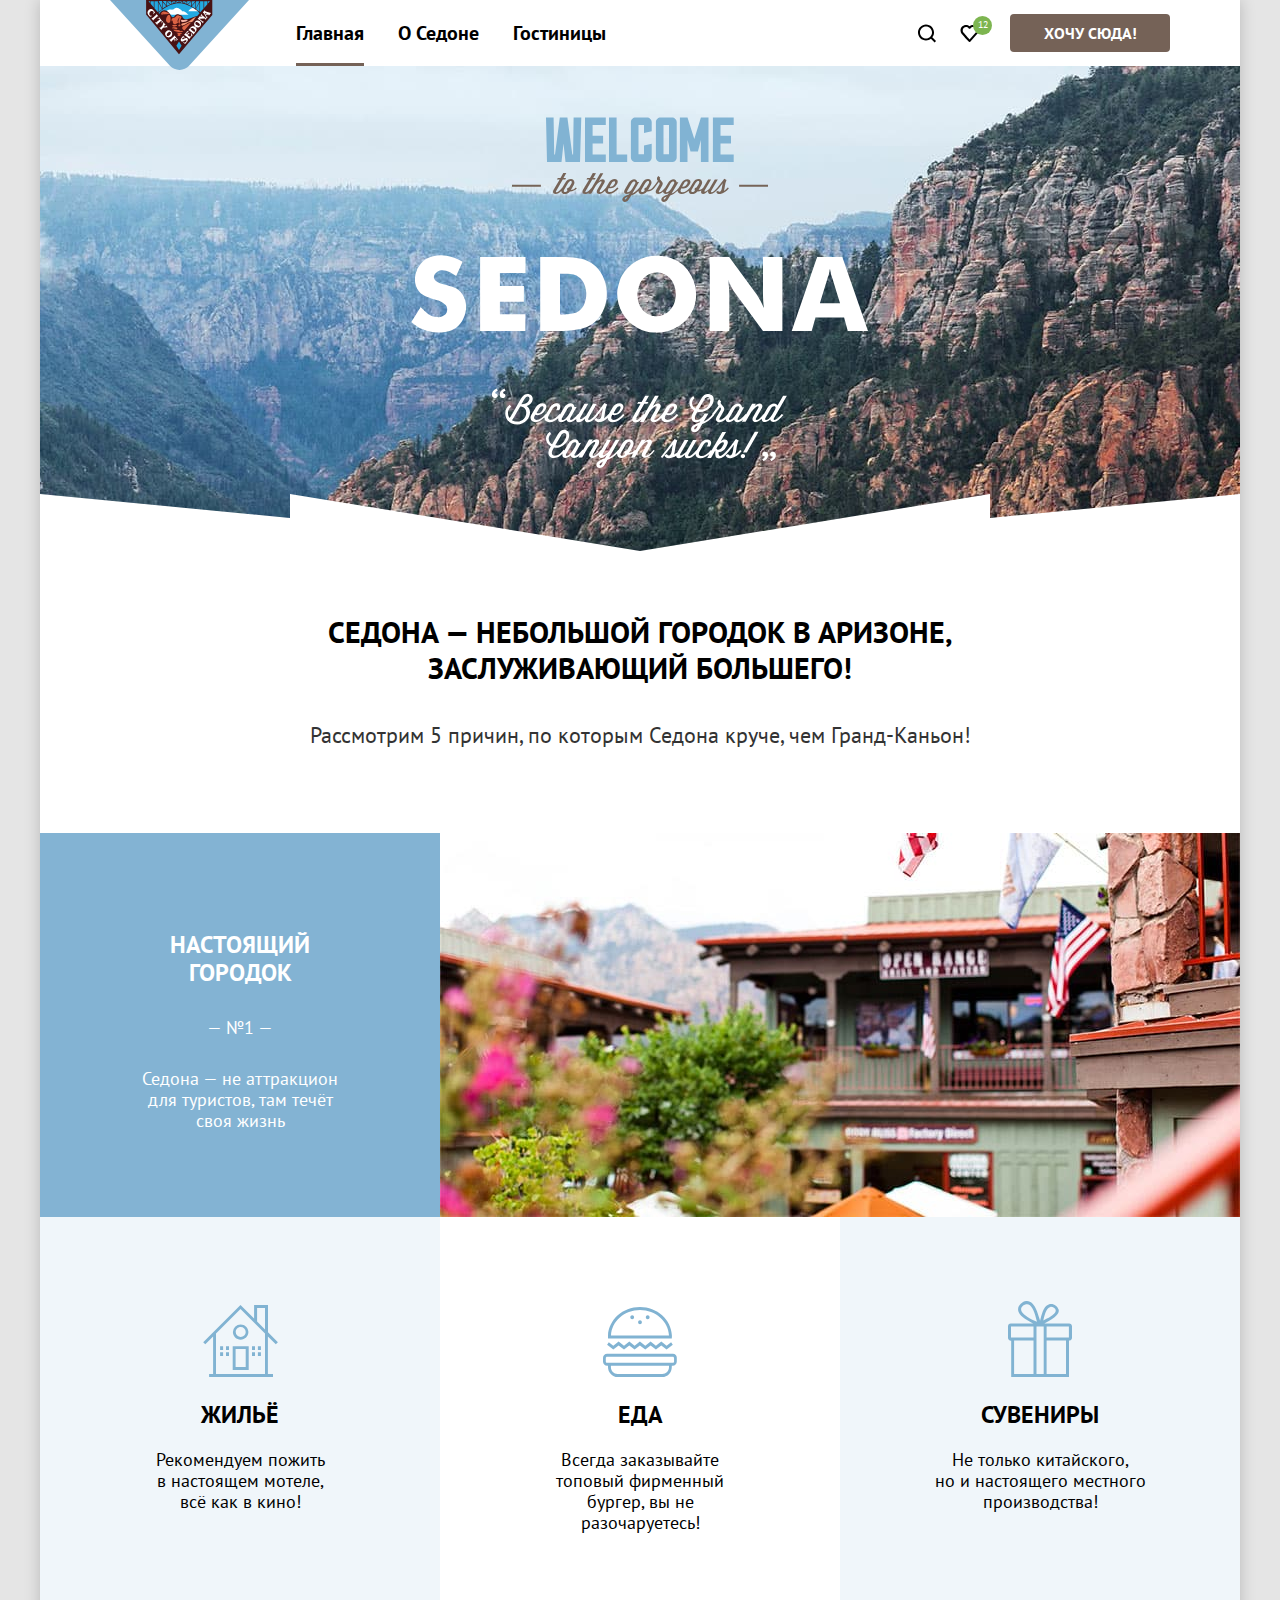
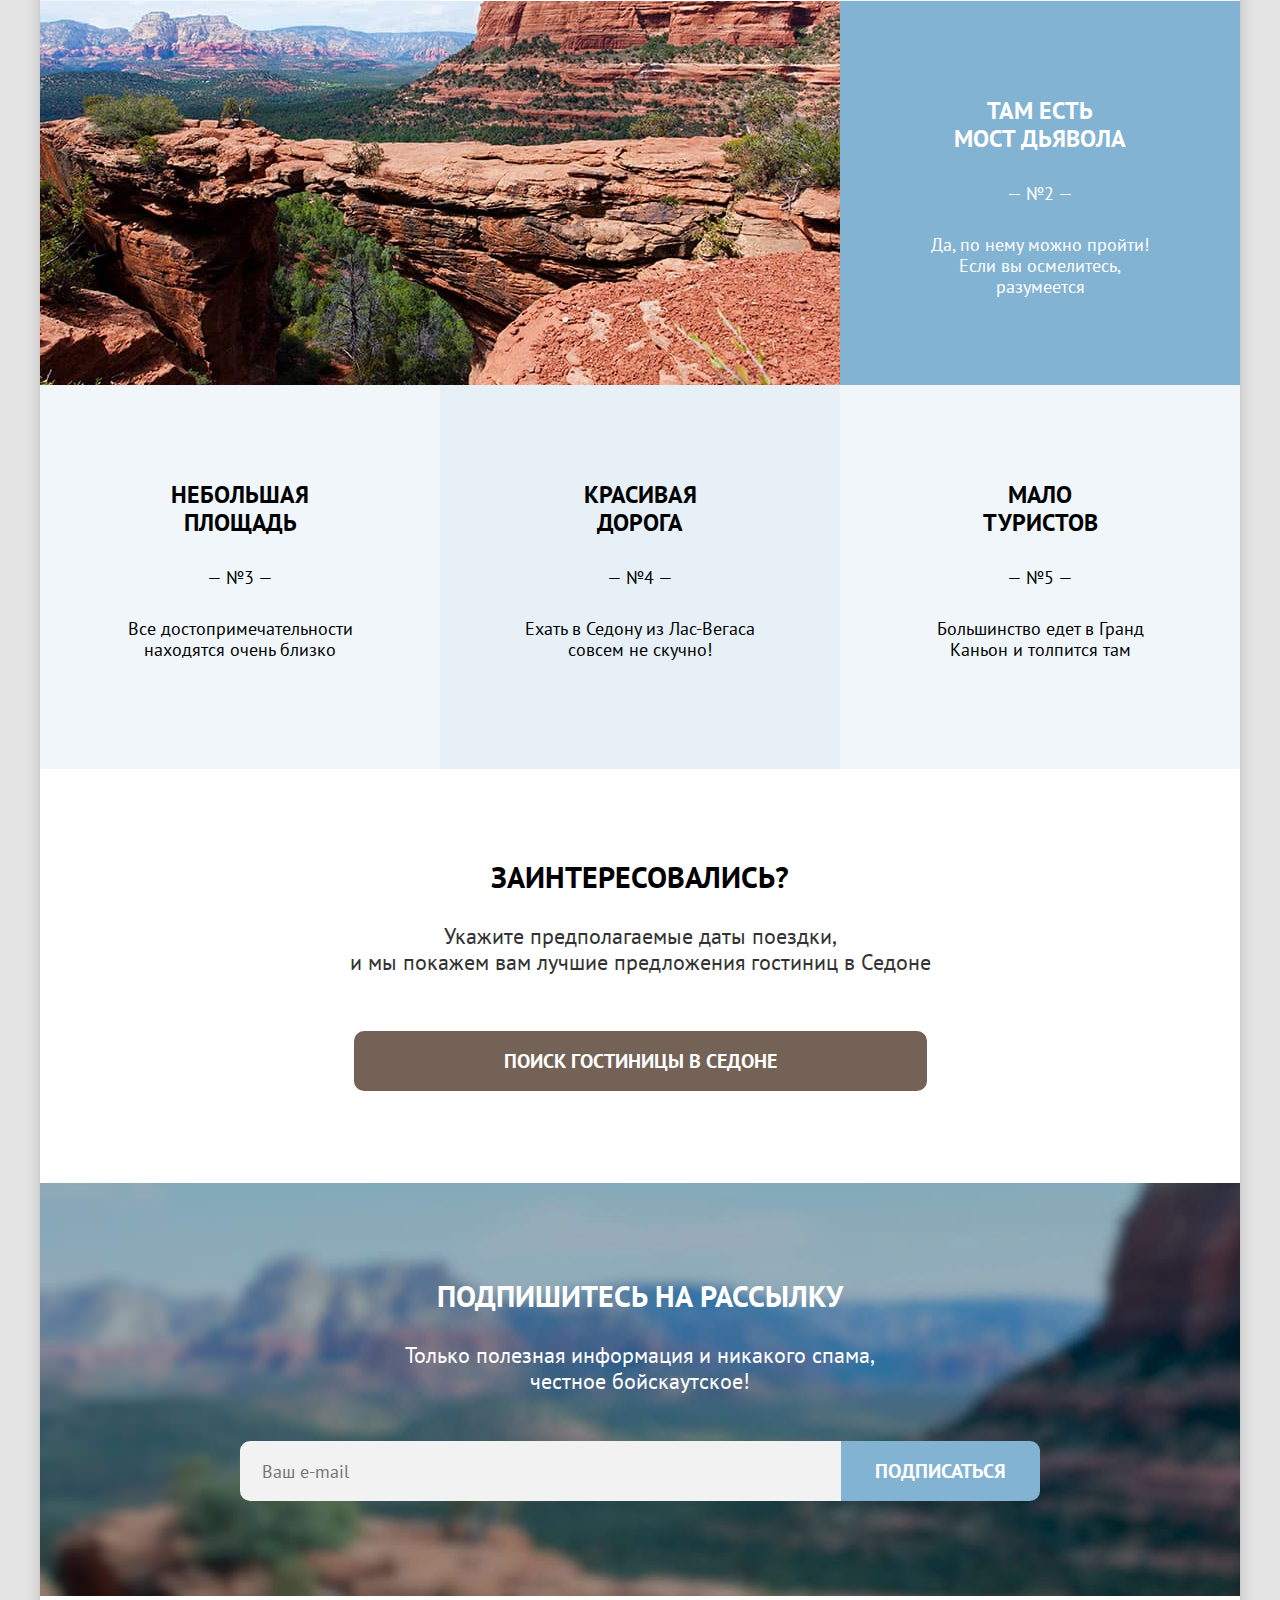
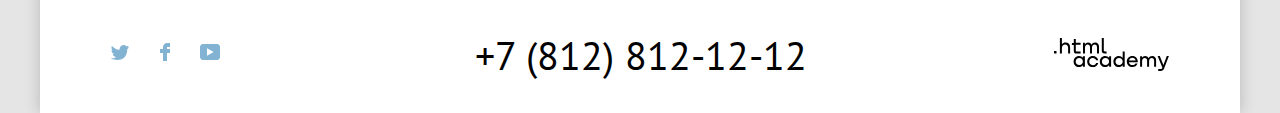
==== commit 21d35d6d: "Стилизация модального окна, коррекция путей файлов" ====
--- a/Site_Sedona/index.html
+++ b/Site_Sedona/index.html
@@ -4,15 +4,15 @@
 <head>
   <meta charset="utf-8">
   <meta name="viewport" content="width=device-width, initial-scale=1">
-  <title>Project Sedona - Index</title>
+  <title>Седона - небольшой городок в Аризоне</title>
   <meta name="description" content="Учебный проект Sedona. Выполняется пользователем GitHub Ankmaster">
-  <link rel="stylesheet" href="/Site_Sedona/styles/styles.css">
+  <link rel="stylesheet" href="styles/styles.css">
 </head>
 
 <body>
   <header class="page-header">
     <a class="site-logo" href="index.html">
-      <img class="logo" src="/Site_Sedona/img/logo.svg" width="139" height="70" alt="Логотип сайта Sedona">
+      <img class="logo" src="img/logo.svg" width="139" height="70" alt="Логотип сайта Sedona">
     </a>
     <nav class="navigation">
       <ul class="navigation-list navigation-main">
@@ -60,7 +60,7 @@
     <header class="main-page-info">
       <div class="welcome">
         <h1 class="visually-hidden">Городок Седона</h1>
-        <img class="welcome-picture" src="/Site_Sedona/img/welcome.svg" width="458" height="352"
+        <img class="welcome-picture" src="img/welcome.svg" width="458" height="352"
           alt="Добро пожаловать в городок Седона">
       </div>
       <div class="welcome-info">
@@ -84,7 +84,7 @@
           </p>
         </li>
         <li class="advantages-item">
-          <img class="city-picture" src="/Site_Sedona/img/photo-1.jpg" width="800" height="384" alt="Фото городка">
+          <img class="city-picture" src="img/photo-1.jpg" width="800" height="384" alt="Фото городка">
         </li>
         <li class="advantages-item">
           <h3 class="advantages-title">Жильё</h3>
@@ -105,7 +105,7 @@
           </p>
         </li>
         <li class="advantages-item">
-          <img class="city-picture" src="/Site_Sedona/img/photo-2.jpg" width="800" height="384" alt="Фото городка">
+          <img class="city-picture" src="img/photo-2.jpg" width="800" height="384" alt="Фото городка">
         </li>
         <li class="advantages-item">
           <h3 class="advantages-title">Там есть<br> мост дьявола</h3>
@@ -217,21 +217,21 @@
         </svg>
       </button>
       <form class="modal-search-form">
-        <label class="title-modal-form" for="arrival-date">
+        <label class="title-date-form" for="arrival-date">
           Дата заезда:
         </label>
         <input class="date-input" name="arrival-date" id="arrival-date" type="text" placeholder="Укажите дату" value="27 апреля 2020">
         <p class="modal-message message-error">
           Мы не можем отправить вас в прошлое.
         </p>
-        <label class="title-modal-form" for="departure-date">
+        <label class="title-date-form" for="departure-date">
           Дата выезда:
         </label>
         <input class="date-input" name="departuere-date" id="departure-date" type="text" placeholder="Укажите дату" value="1 сентября 2021">
         <p class="modal-message message-approval">
           На эти даты есть свободные номера. Пока есть.
         </p>
-        <label class="title-modal-form" for="adults">
+        <label class="title-count-form" for="adults">
           Взрослые:
         </label>
         <div class="number-field">
@@ -244,7 +244,7 @@
           </button>
         </div>
         <div class="title-counter-wrapper">
-          <label class="title-modal-form" for="childrens">
+          <label class="title-count-form" for="childrens">
             Дети:
           </label>
           <span class="tooltip">
--- a/Site_Sedona/styles/styles.css
+++ b/Site_Sedona/styles/styles.css
@@ -1,7 +1,7 @@
 @font-face {
   font-family: "PT Sans";
   src: local("PT Sans"),
-       url("/Site_Sedona/fonts/ptsans-400.woff2") format("woff2");
+       url("../fonts/ptsans-400.woff2") format("woff2");
   font-weight: 400;
   font-style: normal;
   font-display: swap;
@@ -10,7 +10,7 @@
 @font-face {
   font-family: "PT Sans";
   src: local("PT Sans Bold"),
-       url("/Site_Sedona/fonts/ptsans-700.woff2") format("woff2");
+       url("../fonts/ptsans-700.woff2") format("woff2");
   font-weight: 700;
   font-style: normal;
   font-display: swap;
@@ -125,8 +125,20 @@
 
 .favorite-counter {
   position: absolute;
+  box-sizing: border-box;
   top: 3px;
-  right: 0;
+  right: -2px;
+  width: 19px;
+  height: 19px;
+  font-family: inherit;
+  font-weight: 400;
+  font-size: 10px;
+  line-height: 13px;
+  background-color: #7db550;
+  color: #ffffff;
+  border-radius: 50%;
+  text-align: center;
+  padding: 2px;
 }
 
 .navigation-link-current {
@@ -159,6 +171,10 @@
 
 .navigation-link:active .navigation-icon {
   fill: rgba(117, 98, 87, 0.3);
+}
+
+.navigation-link:active .favorite-counter {
+  color: rgba(255, 255, 255, 0.3);
 }
 
 .navigation-button {
@@ -205,7 +221,7 @@
 }
 
 .welcome {
-  background-image: url(/Site_Sedona/img/background-welcome.jpg);
+  background-image: url(../img/background-welcome.jpg);
   background-size: 1200px 100%;
   background-repeat: no-repeat;
   background-color: #83B3D3;
@@ -218,7 +234,7 @@
   content: "";
   position: absolute;
   display: block;
-  background-image: url(/Site_Sedona/img/welcome-decor.svg);
+  background-image: url(../img/welcome-decor.svg);
   background-repeat: no-repeat;
   background-size: cover;
   top: 428px;
@@ -307,7 +323,7 @@
 }
 
 .advantages-item:nth-of-type(3)::before {
-  content: url(/Site_Sedona/img/icon-1.svg);
+  content: url(../img/icon-1.svg);
   display: block;
   position: absolute;
   left: 163px;
@@ -321,7 +337,7 @@
 }
 
 .advantages-item:nth-of-type(4)::before {
-  content: url(/Site_Sedona/img/icon-2.svg);
+  content: url(../img/icon-2.svg);
   display: block;
   position: absolute;
   left: 163px;
@@ -336,7 +352,7 @@
 }
 
 .advantages-item:nth-of-type(5)::before {
-  content: url(/Site_Sedona/img/icon-3.svg);
+  content: url(../img/icon-3.svg);
   display: block;
   position: absolute;
   left: 168px;
@@ -461,7 +477,7 @@
 }
 
 .subscribe-index {
-  background-image: url(/Site_Sedona/img/background-subscribe.jpg);
+  background-image: url(../img/background-subscribe.jpg);
   background-repeat: no-repeat;
   background-size: cover;
   background-color: #83B3D3;
@@ -691,6 +707,10 @@
   place-content: center;
 }
 
+.modal-container-closed {
+  display: none;
+}
+
 .modal-content {
   position: relative;
   background-color: #ffffff;
@@ -721,6 +741,23 @@
   fill: #000000;
 }
 
+.modal-button-close:hover {
+  background-color: #E6E6E6;
+}
+
+.modal-button-close:focus {
+  background-color: #E6E6E6;
+  outline: 3px solid #83B3D3;
+}
+
+.modal-button-close:active {
+  background-color: #E6E6E6;
+}
+
+.modal-button-close:active .modal-button-close-icon {
+  fill: rgba( 0, 0, 0, 0.3);
+}
+
 .modal-title {
   font-family: inherit;
   font-weight: 700;
@@ -742,34 +779,57 @@
   line-height: 40px;
 }
 
-.title-modal-form {
+.title-date-form {
   cursor: pointer;
   align-self: center;
-}
-
-.modal-search-date {
   grid-column: 1 / 2;
+  position: relative;
+}
+
+.title-count-form {
+  align-self: center;
+  cursor: pointer;
 }
 
 .date-input {
+  grid-column: 2 / -1;
   box-sizing: border-box;
-  grid-column: 2 / -1;
   width: 100%;
-  padding: 5px 19px;
+  padding: 3px 19px;
   appearance: none;
   margin: 0;
   background-color: #F2F2F2;
-  border: none;
+  border: 2px solid transparent;
   border-radius: 4px;
   font: inherit;
   cursor: pointer;
+  background-image: url(../img/date-icon.svg);
+  background-repeat: no-repeat;
+  background-position: right 20px top 50%;
+}
+
+.date-input:hover {
+  background-color: #E6E6E6;
+}
+
+.date-input:focus {
+  background-color: #E6E6E6;
+  outline: 3px solid #83B3D3;
+}
+
+.date-input:not(:placeholder-shown):focus {
+  background-color: #ffffff;
+  outline: none;
+  border: 2px solid #000000;
 }
 
 .modal-message {
   font-weight: 400;
   font-size: 16px;
+  line-height: 40px;
   grid-column: 2 / -1;
   margin: -5px 0 5px 0;
+  color: #333333;
 }
 
 .message-error {
@@ -778,49 +838,86 @@
 
 .number-field {
   position: relative;
-  display: flex;
-}
-
-.number-button {
-  position: absolute;
-  width: 45px;
-  height: 100%;
-  border: none;
-  padding: 0;
-  background-color: #F2F2F2;
-  cursor: pointer;
-}
-
-.button-count-less {
-  top: 0;
-  left: 0;
-  border-radius: 4px 0 0 4px;
+  display: grid;
+  grid-template-columns: 50px 1fr 50px;
+  min-width: 133px;
+  height: 50px;
+  outline: none;
+  z-index: 0;
 }
 
 .counter-input {
+  grid-column: 1 / -1;
+  grid-row: 1 / 2;
+  padding: 0 50px;
   font: inherit;
-  width: 135px;
-  padding: 5px 45px;
-  appearance: none;
-  margin: 0;
-  box-sizing: border-box;
-  background-color: #F2F2F2;
-  border: none;
-  border-radius: 4px;
+  margin: 0;
   text-align: center;
   appearance: textfield;
   cursor: pointer;
-}
-
-.button-count-more {
-  top: 0;
-  right: 0;
-  border-radius: 0 4px 4px 0;
+  background-color: #F2F2F2;
+  border: none;
+  outline: none;
+  border-radius: 4px;
 }
 
 .counter-input::-webkit-outer-spin-button, .counter-input::-webkit-inner-spin-button {
   appearance: none;
   margin: 0;
+}
+
+.number-button {
+  position: relative;
+  grid-row: 1 / 2;
+  display: grid;
+  border: none;
+  padding: 0;
+  cursor: pointer;
+  z-index: 1;
+  place-content: center;
+  background-color: transparent;
+  outline: none;
+}
+
+.button-count-less {
+  grid-column: 1 / 2;
+}
+
+.button-count-more {
+  grid-column: -2 / -1;
+}
+
+.number-button::after {
+  content: "";
+  width: 25px;
+  height: 25px;
+  background-repeat: no-repeat;
+  background-position: 50% 50%;
+  border-radius: 4px;
+  opacity: 0.3;
+}
+
+.button-count-less::after {
+  background-image: url(../img/counter-less-icon.svg);
+}
+
+.button-count-more::after {
+  background-image: url(../img/counter-more-icon.svg);
+}
+
+.number-button:hover::after {
+  opacity: 1;
+}
+
+.number-button:focus::after {
+  opacity: 1;
+  outline: 3px solid #83B3D3;
+  outline-offset: -4px;
+}
+
+.number-button:active::after {
+  outline: none;
+  opacity: 0.2;
 }
 
 .title-counter-wrapper {
@@ -836,6 +933,9 @@
   background-color: #83B3D3;
   border-radius: 50%;
   margin: 2px 19px 0 10px;
+  background-image: url(../img/info-icon.svg);
+  background-repeat: no-repeat;
+  background-position: 50% 50%;
 }
 
 .tooltip-text {
@@ -854,6 +954,23 @@
   border-radius: 10px;
   padding: 21px;
   box-shadow: 0px 15px 30px rgba(0, 0, 0, 0.3);
+}
+
+.tooltip-text::before {
+  content: "";
+  position: absolute;
+  display: block;
+  width: 15px;
+  height: 15px;
+  background-color: #333333;
+  top: -10px;
+  left: 122px;
+  transform-origin: 0;
+  transform: rotate(45deg);
+}
+
+.tooltip:hover {
+  background-color: #68a2ca;
 }
 
 .tooltip:hover .tooltip-text {
@@ -875,9 +992,23 @@
   color: #ffffff;
 }
 
+.modal-submit-button:hover {
+  background-color: #68a2ca;
+}
+
+.modal-submit-button:focus {
+  background-color: #68a2ca;
+  outline: 3px solid #756257;
+}
+
+.modal-submit-button:active {
+  background-color: #68a2ca;
+  color: rgba(255, 255, 255, 0.3);
+}
+
 .inner-header {
   color: #ffffff;
-  background-image: url(/Site_Sedona/img/catalog-background.jpg);
+  background-image: url(../img/catalog-background.jpg);
   background-repeat: no-repeat;
   background-size: cover;
   background-color: #83B3D3;
@@ -911,7 +1042,7 @@
   content: "";
   width: 10px;
   height: 10px;
-  background-image: url("/Site_Sedona/img/bread.svg");
+  background-image: url("../img/bread.svg");
   background-repeat: no-repeat;
   position: absolute;
   top: 7px;
@@ -1024,7 +1155,7 @@
   height: 15px;
   top: 6px;
   left: 6px;
-  background-image: url(/Site_Sedona/img/mark.svg);
+  background-image: url(../img/mark.svg);
   background-repeat: no-repeat;
   background-size: auto;
 }
@@ -1099,7 +1230,7 @@
   line-height: 23px;
   display: grid;
   grid-template-columns: 44px 1fr;
-  color: rgba(0, 0, 0, 0.3);
+  color: rgba(255, 255, 255, 0.3);
   height: 45px;
   padding-left: 15px;
   align-self: center;
@@ -1145,7 +1276,8 @@
   box-shadow: 0 0 0 3px #68a2ca, inset 0 0 0 3px #68a2ca;
 }
 
-.catalog-filters-label:active {
+.catalog-filters-label:not(:placeholder-shown):focus-within {
+  outline: none;
   background-color: #756257;
   box-shadow: none;
 }
@@ -1292,7 +1424,7 @@
   border: 2px solid #E6E6E6;
   border-radius: 4px;
   appearance: none;
-  background-image: url(/Site_Sedona/img/sorting-mark.svg);
+  background-image: url(../img/sorting-mark.svg);
   background-repeat: no-repeat;
   background-position: right 20px center;
   user-select: none;
@@ -1343,15 +1475,15 @@
 }
 
 .view-cards {
-  background-image: url(/Site_Sedona/img/mode-cards.svg);
+  background-image: url(../img/mode-cards.svg);
 }
 
 .view-slides {
-  background-image: url(/Site_Sedona/img/mode-slides.svg);
+  background-image: url(../img/mode-slides.svg);
 }
 
 .view-list {
-  background-image: url(/Site_Sedona/img/mode-list.svg);
+  background-image: url(../img/mode-list.svg);
 }
 
 .view-item-selected .catalog-view-button {
@@ -1532,7 +1664,7 @@
   width: 24px;
   min-height: 24px;
   margin: 0;
-  background-image: url(/Site_Sedona/img/star.svg);
+  background-image: url(../img/star.svg);
   background-repeat: repeat-x;
   background-position: 0 50%;
   background-size: 24px 17px;
@@ -1706,7 +1838,7 @@
   border: 2px solid #E6E6E6;
   border-radius: 4px;
   appearance: none;
-  background-image: url(/Site_Sedona/img/sorting-mark.svg);
+  background-image: url(../img/sorting-mark.svg);
   background-repeat: no-repeat;
   background-position: right 18px center;
   user-select: none;
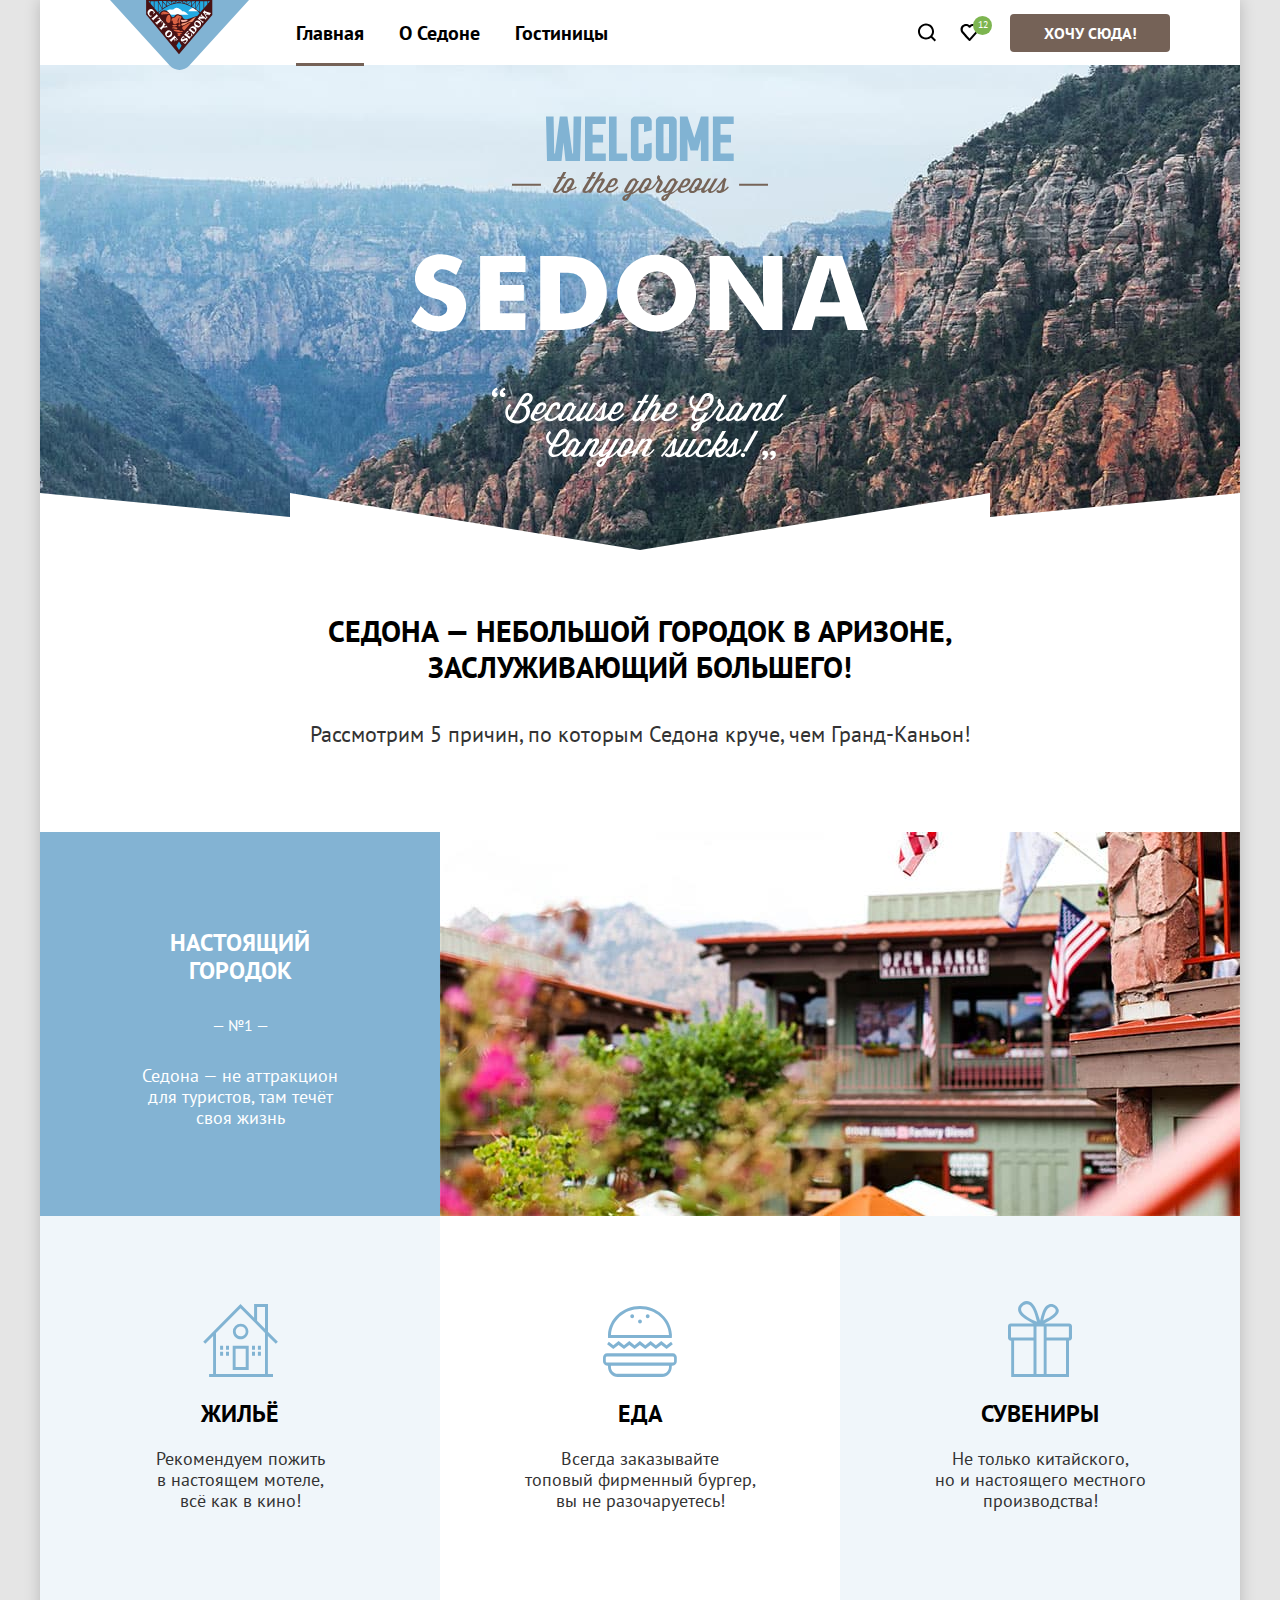
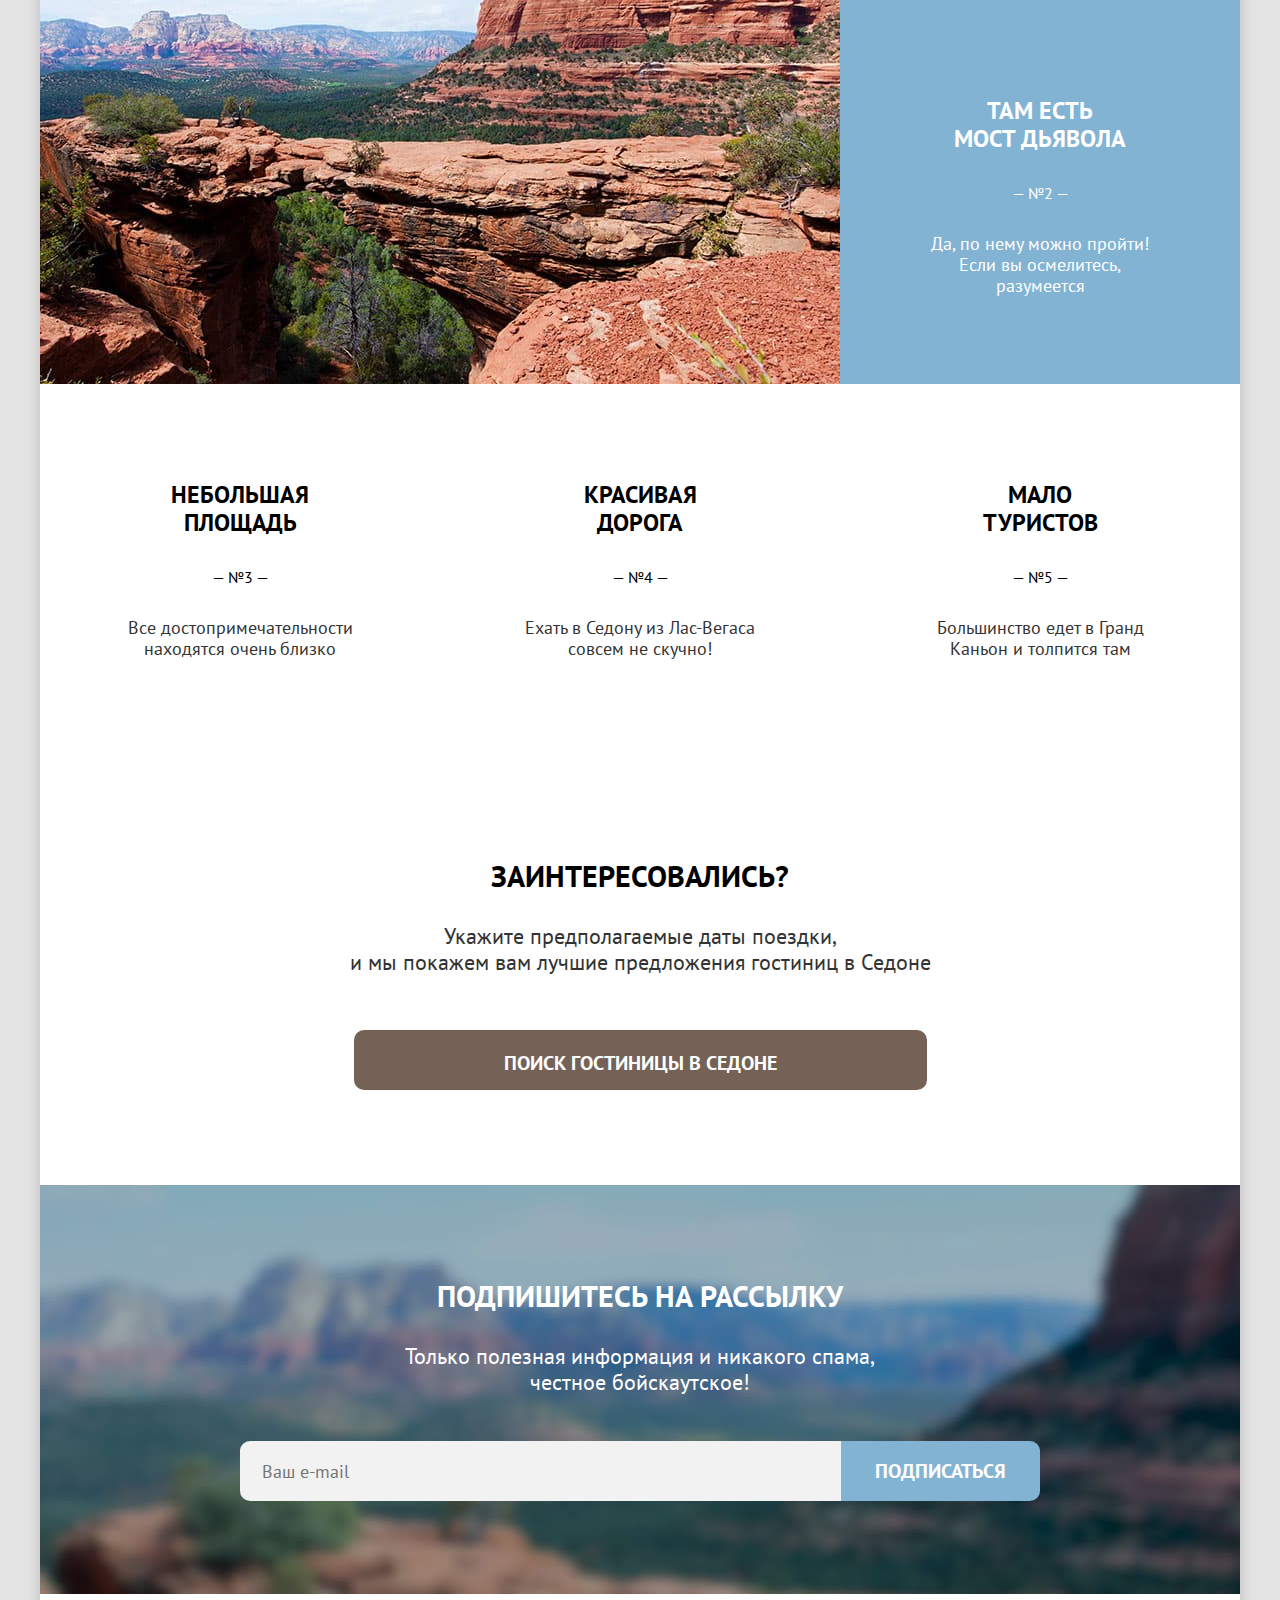
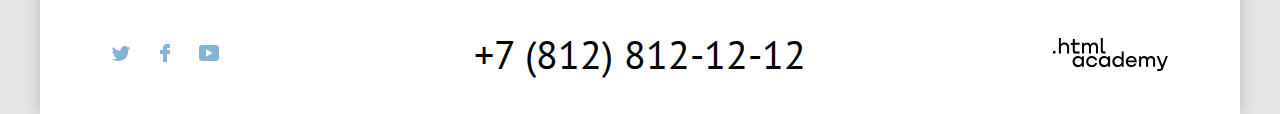
==== commit 7e7541ed: "Коррекция верстки, стилей и файлов согласно критериям Академии, рефакторинг когда" ====
--- a/Site_Sedona/index.html
+++ b/Site_Sedona/index.html
@@ -7,6 +7,7 @@
   <title>Седона - небольшой городок в Аризоне</title>
   <meta name="description" content="Учебный проект Sedona. Выполняется пользователем GitHub Ankmaster">
   <link rel="stylesheet" href="styles/styles.css">
+  <link rel="icon" type="image/png" sizes="32x32" href="img/favicon-32.png">
 </head>
 
 <body>
@@ -60,8 +61,6 @@
     <header class="main-page-info">
       <div class="welcome">
         <h1 class="visually-hidden">Городок Седона</h1>
-        <img class="welcome-picture" src="img/welcome.svg" width="458" height="352"
-          alt="Добро пожаловать в городок Седона">
       </div>
       <div class="welcome-info">
         <p class="welcome-title">
@@ -74,71 +73,73 @@
     </header>
     <section class="advantages">
       <h2 class="visually-hidden">Преимущества</h2>
-
       <ol class="advantages-list">
+        <li class="advantages-item advantages-item-large">
+          <div class="advantages-description">
+            <h3 class="advantages-title">Настоящий городок</h3>
+            <p class="advantages-text">
+              Седона &mdash; не аттракцион<br> для туристов, там течёт<br> своя жизнь
+            </p>
+          </div>
+            <img class="city-picture" src="img/photo-1.jpg" width="800" height="384" alt="Фото городка">
+          <ul class="first-advantage-list">
+            <li class="first-advantage-item item-house">
+              <h3 class="advantages-title">Жильё</h3>
+              <p class="advantages-text">
+                Рекомендуем пожить<br> в настоящем мотеле,<br> всё как в кино!
+              </p>
+            </li>
+            <li class="first-advantage-item item-food">
+              <h3 class="advantages-title">Еда</h3>
+              <p class="advantages-text">
+                Всегда заказывайте <br> топовый фирменный бургер, вы не разочаруетесь!
+              </p>
+            </li>
+            <li class="first-advantage-item item-souvenirs">
+              <h3 class="advantages-title">Сувениры</h3>
+              <p class="advantages-text">
+                Не только китайского,<br> но и настоящего местного производства!
+              </p>
+            </li>
+          </ul>
+        </li>
+        <li class="advantages-item advantages-item-large">
+          <img class="city-picture" src="img/photo-2.jpg" width="800" height="384" alt="Фото городка">
+          <div class="advantages-description">
+            <h3 class="advantages-title">Там есть<br> мост дьявола</h3>
+            <p class="advantages-text">
+              Да, по нему можно пройти! Если вы осмелитесь, разумеется
+            </p>
+          </div>
+        </li>
         <li class="advantages-item">
-          <h3 class="advantages-title">Настоящий городок</h3>
-          <p class="advantages-number">&mdash; №1 &mdash;</p>
-          <p class="advantages-description">
-            Седона &mdash; не аттракцион для туристов, там течёт своя жизнь
-          </p>
+          <div class="advantages-description">
+            <h3 class="advantages-title">Небольшая площадь</h3>
+            <p class="advantages-text">
+              Все достопримечательности находятся очень близко
+            </p>
+          </div>
         </li>
         <li class="advantages-item">
-          <img class="city-picture" src="img/photo-1.jpg" width="800" height="384" alt="Фото городка">
+          <div class="advantages-description">
+            <h3 class="advantages-title">Красивая<br> дорога</h3>
+            <p class="advantages-text">
+              Ехать в Седону из Лас-Вегаса совсем не скучно!
+            </p>
+          </div>
         </li>
         <li class="advantages-item">
-          <h3 class="advantages-title">Жильё</h3>
-          <p class="advantages-description">
-            Рекомендуем пожить в настоящем мотеле, всё как в кино!
-          </p>
-        </li>
-        <li class="advantages-item">
-          <h3 class="advantages-title">Еда</h3>
-          <p class="advantages-description">
-            Всегда заказывайте <br> топовый фирменный бургер, вы не разочаруетесь!
-          </p>
-        </li>
-        <li class="advantages-item">
-          <h3 class="advantages-title">Сувениры</h3>
-          <p class="advantages-description">
-            Не только китайского,<br> но и настоящего местного производства!
-          </p>
-        </li>
-        <li class="advantages-item">
-          <img class="city-picture" src="img/photo-2.jpg" width="800" height="384" alt="Фото городка">
-        </li>
-        <li class="advantages-item">
-          <h3 class="advantages-title">Там есть<br> мост дьявола</h3>
-          <p class="advantages-number">&mdash; №2 &mdash;</p>
-          <p class="advantages-description">
-            Да, по нему можно пройти! Если вы осмелитесь, разумеется
-          </p>
-        </li>
-        <li class="advantages-item">
-          <h3 class="advantages-title">Небольшая площадь</h3>
-          <p class="advantages-number">&mdash; №3 &mdash;</p>
-          <p class="advantages-description">
-            Все достопримечательности находятся очень близко
-          </p>
-        </li>
-        <li class="advantages-item">
-          <h3 class="advantages-title">Красивая<br> дорога</h3>
-          <p class="advantages-number">&mdash; №4 &mdash;</p>
-          <p class="advantages-description">
-            Ехать в Седону из Лас-Вегаса совсем не скучно!
-          </p>
-        </li>
-        <li class="advantages-item">
-          <h3 class="advantages-title">Мало<br> туристов</h3>
-          <p class="advantages-number">&mdash; №5 &mdash;</p>
-          <p class="advantages-description">
-            Большинство едет в Гранд Каньон и толпится там
-          </p>
+          <div class="advantages-description">
+            <h3 class="advantages-title">Мало<br> туристов</h3>
+            <p class="advantages-text">
+              Большинство едет в Гранд Каньон и толпится там
+            </p>
+          </div>
         </li>
       </ol>
     </section>
     <section class="search">
-      <h3 class="visually-hidden">Поиск гостиницы</h3>
+      <h2 class="visually-hidden">Поиск гостиницы</h2>
       <p class="search-title"> Заинтересовались? </p>
       <p class="search-description">
         Укажите предполагаемые даты поездки,<br>и мы покажем вам лучшие предложения гостиниц в Седоне
@@ -149,14 +150,14 @@
     </section>
     <section class="subscribe-index">
       <div class="subscribe">
-        <h3 class="subscribe-title">Подпишитесь на рассылку</h3>
+        <h2 class="subscribe-title">Подпишитесь на рассылку</h2>
         <p class="subscribe-description">
           Только полезная информация и никакого спама,<br> честное бойскаутское!
         </p>
-        <form class="subscribe-form">
+        <form class="subscribe-form" action="https://echo.htmlacademy.ru/" method="post">
           <label class="visually-hidden" for="email-form">E-mail</label>
           <input class="email-form" id="email-form" type="email" placeholder="Ваш e-mail" required>
-          <button class="button email-button button-blue" type="submit" value="subscribe">
+          <button class="button email-button button-blue" type="submit">
             Подписаться
           </button>
         </form>
@@ -216,7 +217,7 @@
             d="M13 1.2L11.8 0L6.5 5.3L1.2 0L0 1.2L5.3 6.5L0 11.8L1.2 13L6.5 7.7L11.8 13L13 11.8L7.7 6.5L13 1.2Z" />
         </svg>
       </button>
-      <form class="modal-search-form">
+      <form class="modal-search-form" action="https://echo.htmlacademy.ru/" method="post">
         <label class="title-date-form" for="arrival-date">
           Дата заезда:
         </label>
@@ -227,7 +228,7 @@
         <label class="title-date-form" for="departure-date">
           Дата выезда:
         </label>
-        <input class="date-input" name="departuere-date" id="departure-date" type="text" placeholder="Укажите дату" value="1 сентября 2021">
+        <input class="date-input" name="departure-date" id="departure-date" type="text" placeholder="Укажите дату" value="1 сентября 2021">
         <p class="modal-message message-approval">
           На эти даты есть свободные номера. Пока есть.
         </p>
--- a/Site_Sedona/styles/styles.css
+++ b/Site_Sedona/styles/styles.css
@@ -47,7 +47,6 @@
 
 .main-conteiner {
   flex-grow: 1;
-  margin-bottom: 30px;
 }
 
 a {
@@ -56,7 +55,7 @@
 
 .page-header {
   display: grid;
-  grid-template-columns: min-content auto 322px;
+  grid-template-columns: min-content auto 306px;
   width: 1060px;
   margin: 0;
   padding: 0 70px;
@@ -78,28 +77,32 @@
   flex-wrap: wrap;
   align-items: center;
   font-weight: 700;
+  margin: 0;
+  padding: 0;
 }
 
 .navigation-main {
   font-size: 20px;
   line-height: 26px;
-  margin: 0;
-  padding: 0;
 }
 
 .navigation-user {
   font-size: 16px;
   line-height: 20px;
   color: #ffffff;
-  margin: 0;
-  padding: 0;
-  justify-self: end;
+  justify-content: end;
+}
+
+.navigation-main .navigation-item {
+  margin-right: 35px;
+}
+
+.navigation-link {
+  padding: 20px 0 19px 0;
+  display: block;
 }
 
 .navigation-main .navigation-link {
-  display: block;
-  padding: 20px 0;
-  margin-right: 34px;
   text-decoration: none;
 }
 
@@ -117,9 +120,7 @@
 
 .navigation-user .navigation-link {
   position: relative;
-  display: block;
   width: 42px;
-  padding: 20px 0;
   color: #000000;
 }
 
@@ -149,10 +150,11 @@
   content: "";
   display: block;
   position: absolute;
-  bottom: 0;
+  bottom: -1px;
   left: 0;
   right: 0;
   border-bottom: 3px solid #756257;
+  z-index: 1;
 }
 
 .navigation-icon {
@@ -181,6 +183,7 @@
   width: 160px;
   margin-left: 20px;
   background-color: #756257;
+  padding: 9px 15px;
 }
 
 .button {
@@ -189,7 +192,6 @@
   font-family: inherit;
   text-transform: uppercase;
   text-align: center;
-  padding: 9px 15px;
   text-decoration: none;
   border: none;
   cursor: pointer;
@@ -221,31 +223,22 @@
 }
 
 .welcome {
-  background-image: url(../img/background-welcome.jpg);
-  background-size: 1200px 100%;
+  min-height: 485px;
+  background-image:
+  url(../img/welcome-decor.svg), 
+  url(../img/welcome-info.svg),
+  url(../img/background-welcome.jpg);
+  background-size:
+  100% auto,
+  auto auto,
+  cover;
+  background-position:
+  50% 100%,
+  50% calc(50% - 16px),
+  50% 50%;
   background-repeat: no-repeat;
   background-color: #83B3D3;
-  padding: 51px 0 82px 0;
   margin-bottom: 63px;
-  position: relative;
-}
-
-.welcome::after {
-  content: "";
-  position: absolute;
-  display: block;
-  background-image: url(../img/welcome-decor.svg);
-  background-repeat: no-repeat;
-  background-size: cover;
-  top: 428px;
-  right: 0;
-  bottom: 0;
-  left: 0;
-}
-
-.welcome-picture {
-  display: block;
-  margin: 0 auto;
 }
 
 .welcome-info {
@@ -260,6 +253,7 @@
   text-transform: uppercase;
   margin: 0;
   margin-bottom: 31px;
+  box-sizing: border-box;
 }
 
 .welcome-description {
@@ -271,10 +265,106 @@
 }
 
 .advantages {
-  display: flex;
-  flex-direction: column;
+  margin-bottom: 90px;
+  font-family: inherit;
+}
+
+.advantages-list {
+  display: grid;
+  grid-template-columns: repeat(3, 1fr);
+  list-style-type: none;
   padding: 0;
-  margin-bottom: 90px;
+  margin: 0;
+}
+
+.advantages-item {
+  display: grid;
+  min-height: 384px;
+  counter-increment: advantages-number;
+}
+
+.advantages-item-large {
+  grid-column: 1 / -1;
+  display: grid;
+  grid-template-columns: repeat(3, 1fr) ;
+  background-color: #83B3D3;
+}
+
+.city-picture {
+  grid-column: span 2;
+  display: block;
+  object-fit: cover;
+  width: 100%;
+  height: 100%;
+}
+
+.first-advantage-list {
+  grid-column: 1 / -1;
+  display: grid;
+  grid-template-columns: repeat(3, 1fr);
+  list-style-type: none;
+  padding: 0;
+  margin: 0;
+  background-color: #ffffff;
+  min-height: 384px;
+}
+
+.first-advantage-item {
+  display: grid;
+  align-content: start;
+  gap: 20px;
+  grid-column: span 1;
+  background-color: rgba(131, 179, 211, 0.12);
+  padding: 60px;
+  padding-top: 184px;
+  background-repeat: no-repeat;
+}
+
+.item-house {
+  background-image: url(../img/house-icon.svg);
+  background-size: 75px 73px;
+  background-position: 50% 88px;
+}
+
+.item-food {
+  background-image: url(../img/food-icon.svg);
+  background-size: 74px 71px;
+  background-position: 50% 90px;
+}
+
+.item-souvenirs {
+  background-image: url(../img/souvenirs-icon.svg);
+  background-size: 64px 76px;
+  background-position: 50% 85px;
+}
+
+.first-advantage-item:nth-child(even) {
+  background-color: #ffffff;
+}
+
+.advantages-description {
+  display: grid;
+  align-content: start;
+  gap: 30px;
+  padding: 97px 60px 0 60px;
+}
+
+.advantages-description::before {
+  content: "— №" counter(advantages-number) " —";
+  order: 2;
+  box-sizing: border-box;
+}
+
+.advantages-item-large .advantages-description .advantages-title {
+  color: #ffffff;
+}
+
+.advantages-item-large .advantages-description .advantages-text {
+  color: #ffffff;
+}
+
+.advantages-item-large .advantages-description::before {
+  color: #ffffff;
 }
 
 .advantages-title {
@@ -282,146 +372,27 @@
   font-size: 24px;
   line-height: 28px;
   text-transform: uppercase;
-  margin: 0;
-  margin-bottom: 20px;
-}
-
-.advantages-list {
-  display: grid;
-  grid-template-columns: repeat(3,400px);
-  grid-template-rows: repeat(4, 384px);
-  grid-template-areas: 
-  "first second second"
-  "third fourth fifth"
-  "sixth sixth seventh"
-  "eighth ninth tenth";
+  color: #000000;
+  margin: 0;
+  padding: 0 20px;
+  order: 1;
+}
+
+.advantages-text {
   font-weight: 400;
   font-size: 18px;
   line-height: 21px;
-  list-style-type: none;
-  margin: 0;
-  padding: 0;
-}
-
-.advantages-item:nth-of-type(1) {
-  grid-area: first;
-  padding: 98px 95px 0 95px;
-  color: #ffffff;
-  background-color: #83B3D3;
-}
-
-.advantages-item:nth-of-type(2) {
-  grid-area: second;
-  background-color: #83B3D3;
-}
-
-.advantages-item:nth-of-type(3) {
-  grid-area: third;
-  padding: 184px 110px 0 110px;
-  background-color: rgba(131, 179, 211, 0.12);
-  position: relative;
-}
-
-.advantages-item:nth-of-type(3)::before {
-  content: url(../img/icon-1.svg);
-  display: block;
-  position: absolute;
-  left: 163px;
-  top: 88px;
-}
-
-.advantages-item:nth-of-type(4) {
-  grid-area: fourth;
-  padding: 184px 85px 0 85px;
-  position: relative;
-}
-
-.advantages-item:nth-of-type(4)::before {
-  content: url(../img/icon-2.svg);
-  display: block;
-  position: absolute;
-  left: 163px;
-  top: 90px;
-}
-
-.advantages-item:nth-of-type(5) {
-  grid-area: fifth;
-  padding: 184px 75px 0 75px;
-  background-color: rgba(131, 179, 211, 0.12);
-  position: relative;
-}
-
-.advantages-item:nth-of-type(5)::before {
-  content: url(../img/icon-3.svg);
-  display: block;
-  position: absolute;
-  left: 168px;
-  top: 84px;
-}
-
-.advantages-item:nth-of-type(6) {
-  grid-area: sixth;
-}
-
-.advantages-item:nth-of-type(7) {
-  grid-area: seventh;
-  padding: 96px 90px 0 90px;
-  color: #ffffff;
-  background-color: #83B3D3;
-}
-
-.advantages-item:nth-of-type(8) {
-  grid-area: eighth;
-  padding: 96px 85px 0 85px;
-  background-color: rgba(131, 179, 211, 0.12);
-}
-
-.advantages-item:nth-of-type(9) {
-  grid-area: ninth;
-  padding: 96px 85px 0 85px;
-  background-color: rgba(131, 179, 211, 0.2);
-}
-
-.advantages-item:nth-of-type(10) {
-  grid-area: tenth;
-  padding: 96px 90px 0 90px;
-  background-color: rgba(131, 179, 211, 0.12);
-}
-
-.first-advantage-list {
-  list-style-type: none;
-  margin: 0;
-  padding: 0;
-}
-
-.advantages-description {
-  margin: 0;
-  padding: 0;
-}
-
-.advantages-number {
-  color: inherit;
-  margin: 30px 0 30px 0;
-}
-
-.city-picture {
-  display: block;
-  margin: 0;
-  width: 800px;
-  height: 384px;
-  object-fit: cover;
-}
-
-.advantage-icon {
-  display: block;
-  margin: 0 auto;
+  color: #333333;
+  margin: 0;
+  padding: 0 15px;
+  order: 3;
 }
 
 .search {
   width: 720px;
   margin: 0 auto;
   padding: 0;
-  margin-bottom: 92px;
+  margin-bottom: 95px;
 }
 
 .search-title {
@@ -429,7 +400,7 @@
   font-size: 30px;
   line-height: 36px;
   text-transform: uppercase;
-  margin: 0 0 28px 0;
+  margin: 0 0 29px 0;
 }
 
 .search-description {
@@ -437,7 +408,7 @@
   font-size: 22px;
   line-height: 26px;
   color: #333333;
-  margin: 0 0 56px 0;
+  margin: 0 0 55px 0;
 }
 
 .search-button {
@@ -446,7 +417,7 @@
   line-height: 36px;
   color: #ffffff;
   margin: 0 auto;
-  padding: 12px 150px;
+  padding: 15px 150px 9px;
   border-radius: 10px;
   background-color: #756257;
 }
@@ -473,7 +444,7 @@
 }
 
 .subscribe-inner {
-  padding: 75px 0 141px 0;
+  padding: 73px 0 141px 0;
 }
 
 .subscribe-index {
@@ -481,7 +452,7 @@
   background-repeat: no-repeat;
   background-size: cover;
   background-color: #83B3D3;
-  padding: 95px 0;
+  padding: 93px 0;
 }
 
 .subscribe-title {
@@ -490,7 +461,7 @@
   line-height: 36px;
   color: #ffffff;
   text-transform: uppercase;
-  margin: 0 0 28px 0;
+  margin: 0 0 29px 0;
 }
 
 .subscribe-description {
@@ -498,7 +469,7 @@
   font-size: 22px;
   line-height: 26px;
   color: #ffffff;
-  margin: 0 0 47px 0;
+  margin: 0 0 46px 0;
 }
 
 .subscribe-form {
@@ -562,46 +533,34 @@
 
 .page-footer {
   display: grid;
-  grid-template-columns: 270px max-content 115px;
-  margin: 0;
-  padding: 0 70px;
-  margin-bottom: 30px;
-  gap: 95px;
+  grid-template-columns: 1fr max-content 1fr;
+  margin: 0;
+  padding: 40px 70px;
+  gap: 30px;
   align-items: center;
 }
 
 .social-icons-list {
   list-style-type: none;
-  margin: 0;
+  margin: -2px 0 0 1px;
   padding: 0;
   display: flex;
   flex-wrap: wrap;
 }
 
 .social-icons-item {
-  margin-bottom: 10px;
-  margin-top: 5px;
-}
-
-.social-icons-item:not(:nth-of-type(6n)) {
-  margin-right: 25px;
+  margin-right: 24px;
 }
 
 .social-icon {
-  position: absolute;
-  top: 0;
-  right: 0;
-  bottom: 0;
-  left: 0;
-  margin: auto;
   fill: #83B3D3;
 }
 
 .social-link {
-  position: relative;
-  display: block;
-  min-width: 20px;
-  min-height: 20px;
+  display: grid;
+  place-content: center;
+  width: 20px;
+  height: 20px;
   border-radius: 1px;
 }
 
@@ -654,22 +613,15 @@
 }
 
 .academy-link {
-  position: relative;
-  display: block;
-  width: 115px;
-  height: 33px;
-  margin-left: 140px;
-  padding: 12px;
+  display: grid;
+  place-content: center;
+  width: 120px;
+  height: 40px;
+  margin-left: auto;
   border-radius: 1px;
 }
 
 .html-logo {
-  position: absolute;
-  top: 0;
-  right: 0;
-  bottom: 0;
-  left: 0;
-  margin: auto;
   fill: #000000;
 }
 
@@ -1011,11 +963,12 @@
   background-image: url(../img/catalog-background.jpg);
   background-repeat: no-repeat;
   background-size: cover;
+  background-position: 50% 50%;
   background-color: #83B3D3;
-  padding: 35px 70px 72px 70px;
+  padding: 35px 70px 80px 70px;
   display: flex;
   flex-direction: column;
-  margin-bottom: 40px;
+  margin-bottom: 42px;
 }
 
 .inner-title {
@@ -1028,7 +981,7 @@
 .breadcrumbs {
   position: relative;
   list-style-type: none;
-  margin: -7px 0 45px 3px;
+  margin: -7px 0 46px 3px;
   padding: 0;
   display: flex;
 }
@@ -1042,7 +995,7 @@
   content: "";
   width: 10px;
   height: 10px;
-  background-image: url("../img/bread.svg");
+  background-image: url("../img/breadcrumbs-icon.svg");
   background-repeat: no-repeat;
   position: absolute;
   top: 7px;
@@ -1079,12 +1032,23 @@
   fill: #ffffff;
 }
 
-.catalog-filters {
+.filters-form {
   color: #ffffff;
   display: grid;
-  grid-template-columns: min-content min-content auto min-content;
-  margin: 0;
-  gap: 55px;
+  grid-template-columns: max-content max-content min-content max-content;
+  margin: 0;
+  gap: 65px;
+  align-content: flex-start;
+}
+
+.catalog-filters-field {
+  padding: 0;
+  margin: 0;
+  border: none;
+}
+
+.filters-price {
+  margin: 0 15px 0 104px;
 }
 
 .catalog-filter-title {
@@ -1107,20 +1071,6 @@
 
 .catalog-filters-item:not(:last-of-type) {
   margin-bottom: 13px;
-}
-
-.catalog-filters-infrastructure {
-  width: 162px;
-  padding: 0;
-  margin: 0;
-  border: none;
-}
-
-.catalog-filters-house-type {
-  width: 145px;
-  padding: 0;
-  margin: 0;
-  border: none;
 }
 
 .control-label {
@@ -1155,7 +1105,7 @@
   height: 15px;
   top: 6px;
   left: 6px;
-  background-image: url(../img/mark.svg);
+  background-image: url(../img/check-mark.svg);
   background-repeat: no-repeat;
   background-size: auto;
 }
@@ -1199,15 +1149,7 @@
   outline: none;
 }
 
-.catalog-filters-price {
-  padding: 0;
-  margin: 0;
-  margin-left: 113px;
-  justify-self: start;
-  border: none;
-}
-
-.range-wrapper-inputs {
+.range-inputs {
   display: grid;
   grid-template-columns: 1fr 1fr;
   margin-bottom: 28px;
@@ -1215,7 +1157,7 @@
   position: relative;
 }
 
-.range-wrapper-inputs::before {
+.range-inputs::before {
   content: "";
   position: absolute;
   height: 47px;
@@ -1268,7 +1210,7 @@
   margin: 0;
 }
 
- .catalog-filters-label:hover, .range-wrapper-inputs:hover::before {
+ .catalog-filters-label:hover, .range-inputs:hover::before {
   border-color: rgba(255, 255, 255, 0.6);
 }
 
@@ -1345,8 +1287,8 @@
   font-weight: 700;
   font-size: 16px;
   line-height: 21px;
-  margin-bottom: 10px;
-  padding: 15px 17px;
+  margin-bottom: 15px;
+  padding: 14px 16px;
   background-color: #83B3D3;
 }
 
@@ -1372,6 +1314,7 @@
   color: #ffffff;
   align-self: center;
   text-transform: none;
+  padding: 4px 3px;
 }
 
 .clear-button:hover {
@@ -1389,10 +1332,11 @@
 
 .catalog-header {
   display: grid;
-  grid-template-columns: max-content auto max-content;
-  margin: 0;
-  margin-bottom: 45px;
+  grid-template-columns: max-content min-content max-content;
+  margin: 0;
+  margin-bottom: 51px;
   align-items: center;
+  justify-content: space-between;
 }
 
 .catalog-search {
@@ -1401,15 +1345,25 @@
   line-height: 39px;
   text-transform: uppercase;
   margin: 0;
+  margin-right: 115px;
 }
 
 .select-sorting-type {
   position: relative;
   display: flex;
   align-items: center;
-  justify-self: end;
   width: 287px;
-  margin-right: 80px;
+}
+
+.catalog-sorting-view {
+  list-style-type: none;
+  margin: 0;
+  margin-right: 2px;
+  padding: 0;
+  display: flex;
+  flex-wrap: wrap;
+  align-self: end;
+  max-width: 216px;
 }
 
 .catalog-sorting-type {
@@ -1444,22 +1398,16 @@
   color: #E6E6E6;
 }
 
-.catalog-sorting-view {
-  list-style-type: none;
-  margin: 0;
-  margin-right: 2px;
-  padding: 0;
-  display: flex;
-  flex-wrap: wrap;
-  max-width: 215px;
-}
-
-.catalog-view-item:not(:nth-of-type(3n)) {
-  margin-right: 8px;
+.catalog-view-item + .catalog-view-item {
+  margin-left: 9px;
+}
+
+.catalog-view-item:nth-of-type(5n) {
+  margin-left: 0;
 }
 
 .catalog-view-item {
-  margin-bottom: 8px;
+  margin-bottom: 4px;
 }
 
 .catalog-view-button {
@@ -1469,7 +1417,6 @@
   height: 44px;
   border: 2px solid #E5E5E5;
   border-radius: 4px;
-  margin-top: 4px;
   background-repeat: no-repeat;
   background-position: 50% 50%;
 }
@@ -1521,18 +1468,19 @@
 
 .product-list {
   margin: 0;
-  margin-bottom: 63px;
+  margin-bottom: 65px;
   padding: 0;
   list-style-type: none;
-  display: grid;
-  grid-template-columns: repeat(3, 1fr);
+  display: flex;
+  flex-wrap: wrap;
+  box-sizing: content-box;
   gap: 10px 18px;
 }
 
 .product-item {
   display: grid;
   width: 300px;
-  grid-template-columns: 1fr 26px 140px;
+  grid-template-columns: 1fr 26px 142px;
   grid-template-rows: repeat(4, min-content);
   gap: 16px 0;
   padding: 20px;
@@ -1554,7 +1502,7 @@
 
 .product-card-image {
   order: 1;
-  margin-bottom: 17px;
+  margin-bottom: 16px;
 }
 
 .product-link:hover .product-card-image {
@@ -1590,7 +1538,6 @@
   font-size: 18px;
   line-height: 23px;
   color: #333333;
-
 }
 
 .button-more {
@@ -1600,6 +1547,7 @@
   font-size: 16px;
   line-height: 21px;
   background-color: #756257;
+  padding: 8px 15px;
 }
 
 .button-more:hover {
@@ -1624,6 +1572,7 @@
   font-size: 16px;
   line-height: 21px;
   background-color: #83B3D3;
+  padding: 8px 15px;
 }
 
 .button-favorites:hover {
@@ -1661,29 +1610,29 @@
 .hotel-star {
   grid-column: 1 / 2;
   grid-row: 4 / 5;
-  width: 24px;
-  min-height: 24px;
-  margin: 0;
-  background-image: url(../img/star.svg);
-  background-repeat: repeat-x;
+  width: 25px;
+  margin: 0;
+  margin-left: -5px;
+  background-image: url(../img/star-icon.svg);
+  background-repeat: space no-repeat;
   background-position: 0 50%;
-  background-size: 24px 17px;
+  background-size: 25px 17px;
 }
 
 .two-stars {
-  width: 48px;
+  width: 51px;
 }
 
 .three-stars {
-  width: 72px;
+  width: 75px;
 }
 
 .four-stars {
-  width: 96px;
+  width: 100px;
 }
 
 .five-stars {
-  width: 120px;
+  width: 125px;
 }
 
 .hotel-rate {
@@ -1703,7 +1652,7 @@
   line-height: 21px;
   color: #333333;
   justify-self: end;
-  padding: 7px 32px;
+  padding: 8px 32px;
   background-color: #F2F2F2;
 }
 
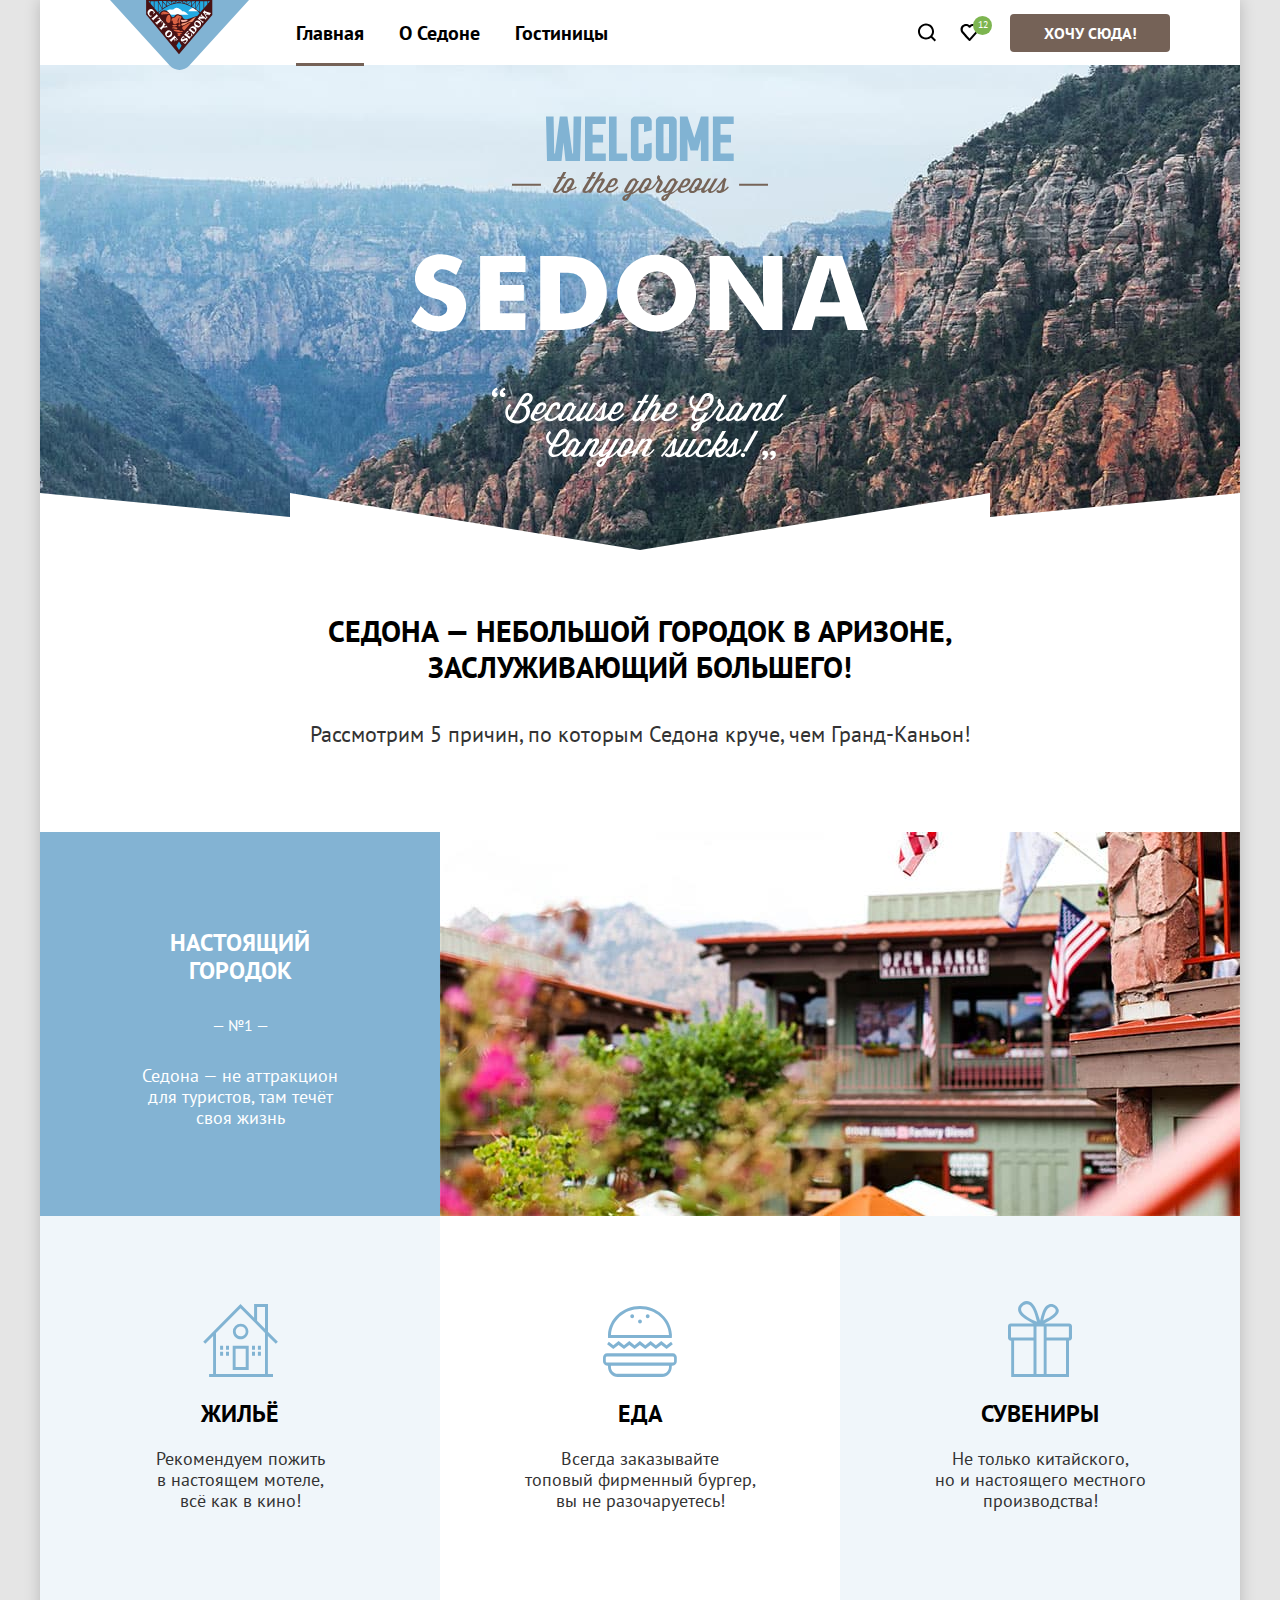
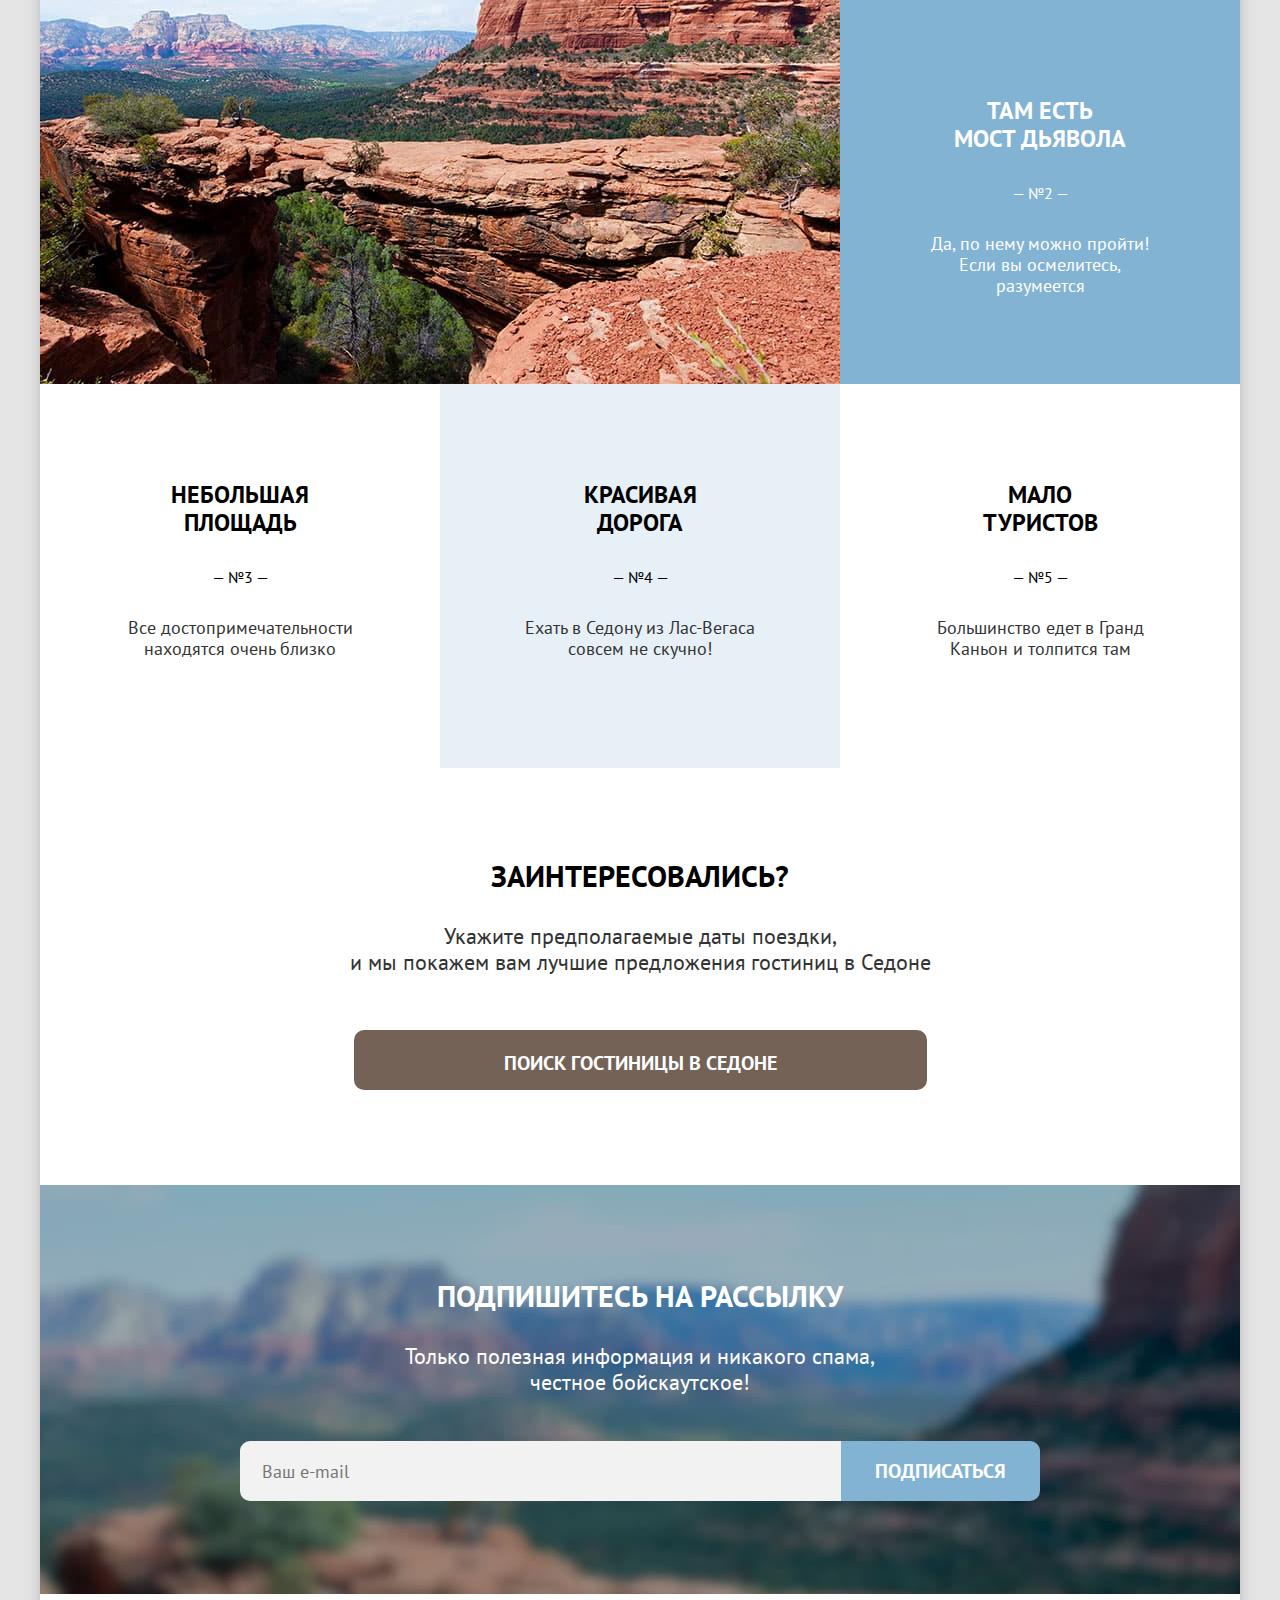
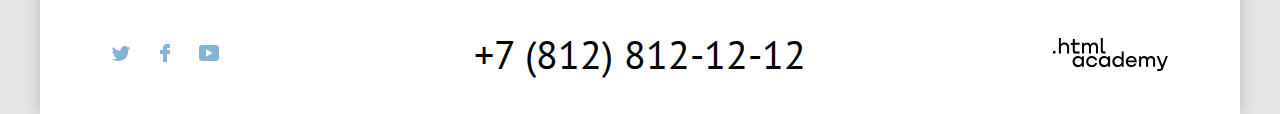
==== commit 27a0d444: "Финальная коррекция по критериям Академии" ====
--- a/Site_Sedona/index.html
+++ b/Site_Sedona/index.html
@@ -13,7 +13,7 @@
 <body>
   <header class="page-header">
     <a class="site-logo" href="index.html">
-      <img class="logo" src="img/logo.svg" width="139" height="70" alt="Логотип сайта Sedona">
+      <img class="logo" src="img/logo.svg" width="139" height="70" alt="Логотип сайта Sedona.">
     </a>
     <nav class="navigation">
       <ul class="navigation-list navigation-main">
@@ -81,7 +81,7 @@
               Седона &mdash; не аттракцион<br> для туристов, там течёт<br> своя жизнь
             </p>
           </div>
-            <img class="city-picture" src="img/photo-1.jpg" width="800" height="384" alt="Фото городка">
+          <img class="city-picture" src="img/photo-1.jpg" width="800" height="384" alt="Фото городка.">
           <ul class="first-advantage-list">
             <li class="first-advantage-item item-house">
               <h3 class="advantages-title">Жильё</h3>
@@ -104,7 +104,7 @@
           </ul>
         </li>
         <li class="advantages-item advantages-item-large">
-          <img class="city-picture" src="img/photo-2.jpg" width="800" height="384" alt="Фото городка">
+          <img class="city-picture" src="img/photo-2.jpg" width="800" height="384" alt="Фото городка.">
           <div class="advantages-description">
             <h3 class="advantages-title">Там есть<br> мост дьявола</h3>
             <p class="advantages-text">
@@ -197,7 +197,7 @@
     </ul>
     <a class="contact-phone" href="tel:88128121212"> +7 (812) 812-12-12 </a>
     <a class="academy-link" href="https://htmlacademy.ru/" title="Разработано в HTML Academy" target="_blank"
-      rel="nofollow noopener">
+      rel="noopener">
       <svg class="html-logo" aria-hidden="true" focusable="false" xmlns="http://www.w3.org/2000/svg" width="115"
         height="33" fill="none" viewBox="0 0 115 33">
         <path fill-rule="evenodd"
@@ -212,7 +212,8 @@
       </h2>
       <button class="modal-button-close" type="button">
         <span class="visually-hidden">Закрыть</span>
-        <svg class="modal-button-close-icon" xmlns="http://www.w3.org/2000/svg" width="13" height="13" fill="none" viewBox="0 0 13 13">
+        <svg class="modal-button-close-icon" xmlns="http://www.w3.org/2000/svg" width="13" height="13" fill="none"
+          viewBox="0 0 13 13">
           <path fill-rule="evenodd"
             d="M13 1.2L11.8 0L6.5 5.3L1.2 0L0 1.2L5.3 6.5L0 11.8L1.2 13L6.5 7.7L11.8 13L13 11.8L7.7 6.5L13 1.2Z" />
         </svg>
@@ -221,14 +222,16 @@
         <label class="title-date-form" for="arrival-date">
           Дата заезда:
         </label>
-        <input class="date-input" name="arrival-date" id="arrival-date" type="text" placeholder="Укажите дату" value="27 апреля 2020">
+        <input class="date-input" name="arrival-date" id="arrival-date" type="text" placeholder="Укажите дату"
+          value="27 апреля 2020">
         <p class="modal-message message-error">
           Мы не можем отправить вас в прошлое.
         </p>
         <label class="title-date-form" for="departure-date">
           Дата выезда:
         </label>
-        <input class="date-input" name="departure-date" id="departure-date" type="text" placeholder="Укажите дату" value="1 сентября 2021">
+        <input class="date-input" name="departure-date" id="departure-date" type="text" placeholder="Укажите дату"
+          value="1 сентября 2021">
         <p class="modal-message message-approval">
           На эти даты есть свободные номера. Пока есть.
         </p>
@@ -249,9 +252,10 @@
             Дети:
           </label>
           <span class="tooltip">
-            <p class="tooltip-text">
-              Укажите количество детей, которые будут с вами, возраст которых от 6 до 18 лет. Дети до 6 лет размещаются бесплатно.
-            </p>
+            <span class="tooltip-text">
+              Укажите количество детей, которые будут с вами, возраст которых от 6 до 18 лет. Дети до 6 лет размещаются
+              бесплатно.
+            </span>
           </span>
         </div>
         <div class="number-field">
@@ -264,7 +268,7 @@
           </button>
         </div>
         <label class="visually-hidden" for="modal-submit-button">
-          Поиск отелей
+          Найти отели
         </label>
         <button class="modal-submit-button" type="submit" id="modal-submit-button">
           Найти
--- a/Site_Sedona/styles/styles.css
+++ b/Site_Sedona/styles/styles.css
@@ -53,6 +53,10 @@
   color: inherit;
 }
 
+img {
+  object-fit: contain;
+}
+
 .page-header {
   display: grid;
   grid-template-columns: min-content auto 306px;
@@ -114,7 +118,7 @@
   outline-offset: -1px;
 }
 
-.navigation-link:active {
+.navigation-link[href]:active {
   color: rgba(117, 98, 87, 0.3);
 }
 
@@ -283,6 +287,10 @@
   counter-increment: advantages-number;
 }
 
+.advantages-item:nth-of-type(2n+4) {
+  background-color: rgba(131, 179, 211, 0.2);
+}
+
 .advantages-item-large {
   grid-column: 1 / -1;
   display: grid;
@@ -320,6 +328,10 @@
   background-repeat: no-repeat;
 }
 
+.first-advantage-item:nth-child(even) {
+  background-color: #ffffff;
+}
+
 .item-house {
   background-image: url(../img/house-icon.svg);
   background-size: 75px 73px;
@@ -336,10 +348,6 @@
   background-image: url(../img/souvenirs-icon.svg);
   background-size: 64px 76px;
   background-position: 50% 85px;
-}
-
-.first-advantage-item:nth-child(even) {
-  background-color: #ffffff;
 }
 
 .advantages-description {
@@ -498,7 +506,7 @@
   outline: 3px solid #83B3D3;
 }
 
-.email-form:focus:invalid {
+.email-form:not(:placeholder-shown):focus:invalid {
   background-color: #ffffff;
   outline: 2px solid #ff5757;
   outline-offset: -2px;
@@ -527,6 +535,7 @@
 }
 
 .email-button:active {
+  outline: none;
   background-color: #68a2ca;
   color: rgba(255, 255, 255, 0.3);
 }
@@ -588,6 +597,7 @@
 
 .contact-phone {
   display: block;
+  max-width: 720px;
   font-weight: 400;
   font-size: 40px;
   line-height: 40px;
@@ -703,6 +713,7 @@
 }
 
 .modal-button-close:active {
+  outline: none;
   background-color: #E6E6E6;
 }
 
@@ -813,7 +824,8 @@
   border-radius: 4px;
 }
 
-.counter-input::-webkit-outer-spin-button, .counter-input::-webkit-inner-spin-button {
+.counter-input::-webkit-outer-spin-button,
+.counter-input::-webkit-inner-spin-button {
   appearance: none;
   margin: 0;
 }
@@ -954,6 +966,7 @@
 }
 
 .modal-submit-button:active {
+  outline: none;
   background-color: #68a2ca;
   color: rgba(255, 255, 255, 0.3);
 }
@@ -965,7 +978,7 @@
   background-size: cover;
   background-position: 50% 50%;
   background-color: #83B3D3;
-  padding: 35px 70px 80px 70px;
+  padding: 35px 70px 82px 70px;
   display: flex;
   flex-direction: column;
   margin-bottom: 42px;
@@ -979,33 +992,38 @@
 }
 
 .breadcrumbs {
-  position: relative;
   list-style-type: none;
   margin: -7px 0 46px 3px;
   padding: 0;
   display: flex;
-}
-
-.breadcrumbs-item:not(:last-of-type) {
-  margin-right: 26px;
-  align-self: center;
-}
-
-.breadcrumbs-item:last-of-type::before {
+  flex-wrap: wrap;
+  gap: 26px;
+}
+
+.breadcrumbs-item {
+  position: relative;
+}
+
+.breadcrumbs-item::after {
   content: "";
   width: 10px;
   height: 10px;
   background-image: url("../img/breadcrumbs-icon.svg");
   background-repeat: no-repeat;
   position: absolute;
-  top: 7px;
-  left: 24px;
+  top: 8px;
+  right: -21px;
+}
+
+.breadcrumbs-item:last-of-type::after {
+  content: none;
 }
 
 .breadcrumbs-link {
   text-decoration: none;
   position: relative;
-  display: block;
+  display: grid;
+  place-content: center;
   font-weight: 400;
   font-size: 16px;
   line-height: 21px;
@@ -1022,13 +1040,14 @@
   outline-offset: 5px;
 }
 
+.breadcrumbs-link[href]:active {
+  outline: none;
+  opacity: 0.3;
+}
+
 .breadcrumbs-icon {
   position: absolute;
-  top: 0;
-  right: 0;
-  bottom: 0;
-  left: 0;
-  margin: auto;
+  margin: 5px auto;
   fill: #ffffff;
 }
 
@@ -1045,10 +1064,12 @@
   padding: 0;
   margin: 0;
   border: none;
+  max-width: 155px;
 }
 
 .filters-price {
   margin: 0 15px 0 104px;
+  max-width: 287px;
 }
 
 .catalog-filter-title {
@@ -1160,7 +1181,7 @@
 .range-inputs::before {
   content: "";
   position: absolute;
-  height: 47px;
+  height: 96%;
   left: 50%;
   margin-left: -1px;
   border: 1px solid #ffffff;
@@ -1205,20 +1226,24 @@
   appearance: textfield;
 }
 
-.catalog-filters-input::-webkit-outer-spin-button, .catalog-filters-input::-webkit-inner-spin-button {
+.catalog-filters-input::-webkit-outer-spin-button,
+.catalog-filters-input::-webkit-inner-spin-button {
   appearance: none;
   margin: 0;
 }
 
- .catalog-filters-label:hover, .range-inputs:hover::before {
+ .catalog-filters-label:hover,
+ .range-inputs:hover::before {
   border-color: rgba(255, 255, 255, 0.6);
 }
 
 .catalog-filters-label:focus-within {
-  box-shadow: 0 0 0 3px #68a2ca, inset 0 0 0 3px #68a2ca;
-}
-
-.catalog-filters-label:not(:placeholder-shown):focus-within {
+  box-shadow:
+  0 0 0 3px #68a2ca,
+  inset 0 0 0 3px #68a2ca;
+}
+
+.catalog-filters-label:active {
   outline: none;
   background-color: #756257;
   box-shadow: none;
@@ -1227,6 +1252,7 @@
 .range-title {
   align-self: center;
   padding-left: 50px;
+  overflow: auto;
 }
 
 .range-scale {
@@ -1302,6 +1328,7 @@
 }
 
 .submit-button:active {
+  outline: none;
   background-color: #68a2ca;
   color: rgba(255, 255, 255, 0.3);
 }
@@ -1314,7 +1341,7 @@
   color: #ffffff;
   align-self: center;
   text-transform: none;
-  padding: 4px 3px;
+  padding: 3px 14px;
 }
 
 .clear-button:hover {
@@ -1323,10 +1350,10 @@
 
 .clear-button:focus {
   outline: 3px solid #68a2ca;
-  outline-offset: -5px;
 }
 
 .clear-button:active {
+  outline: none;
   color: rgba(255, 255, 255, 0.3);
 }
 
@@ -1337,6 +1364,7 @@
   margin-bottom: 51px;
   align-items: center;
   justify-content: space-between;
+  max-width: 1060px;
 }
 
 .catalog-search {
@@ -1346,13 +1374,15 @@
   text-transform: uppercase;
   margin: 0;
   margin-right: 115px;
+  max-width: 440px;
+  overflow: auto;
 }
 
 .select-sorting-type {
   position: relative;
   display: flex;
   align-items: center;
-  width: 287px;
+  min-width: 287px;
 }
 
 .catalog-sorting-view {
@@ -1362,8 +1392,8 @@
   padding: 0;
   display: flex;
   flex-wrap: wrap;
-  align-self: end;
   max-width: 216px;
+  justify-content: end;
 }
 
 .catalog-sorting-type {
@@ -1498,9 +1528,15 @@
   margin: 0;
   padding: 0;
   order: 2;
+  font-weight: 700;
+  font-size: 24px;
+  line-height: 31px;
+  color: #000000;
+  margin: 0;
 }
 
 .product-card-image {
+  display: block;
   order: 1;
   margin-bottom: 16px;
 }
@@ -1517,7 +1553,7 @@
   outline: 3px solid #83B3D3;
 }
 
-.product-card-image:active {
+.product-link:active .product-card-image {
   outline: none;
   opacity: 0.3;
 }
@@ -1586,6 +1622,7 @@
 }
 
 .button-favorites:active {
+  outline: none;
   background-color: #68a2ca;
   color: rgba(255, 255, 255, 0.3);
 }
@@ -1603,6 +1640,7 @@
 }
 
 .button-favorites-selected:active {
+  outline: none;
   background-color: #6c9e42;
   color: rgba(255, 255, 255, 0.3);
 }
@@ -1636,7 +1674,7 @@
 }
 
 .hotel-rate {
-  display: inline-block;
+  display: block;
   font-family: inherit;
   text-transform: uppercase;
   text-align: center;
@@ -1651,21 +1689,8 @@
   font-size: 16px;
   line-height: 21px;
   color: #333333;
-  justify-self: end;
   padding: 8px 32px;
   background-color: #F2F2F2;
-}
-
-.product-card-head {
-  font-weight: 700;
-  font-size: 24px;
-  line-height: 31px;
-  color: #000000;
-  margin: 0;
-}
-
-.product-card-image {
-  display: block;
 }
 
 .product-list-show-more {
@@ -1691,6 +1716,7 @@
 }
 
 .product-list-show-more:active {
+  outline: none;
   background-color: #68a2ca;
   color: rgba(255, 255, 255, 0.3);
 }
@@ -1703,12 +1729,13 @@
 }
 
 .pagination-list {
-  display: grid;
-  grid-template-columns: repeat(6, 55px);
+  display: flex;
+  flex-wrap: wrap;
   gap: 8px;
   margin: 0;
   padding: 0;
   list-style-type: none;
+  max-width: 630px;
 }
 
 .pagination-item {
@@ -1749,7 +1776,8 @@
   outline-offset: 0;
 }
 
-.pagination-link:active {
+.pagination-link[href]:active {
+  outline: none;
   background-color: #68a2ca;
   color: rgba(255, 255, 255, 0.3);
 }
